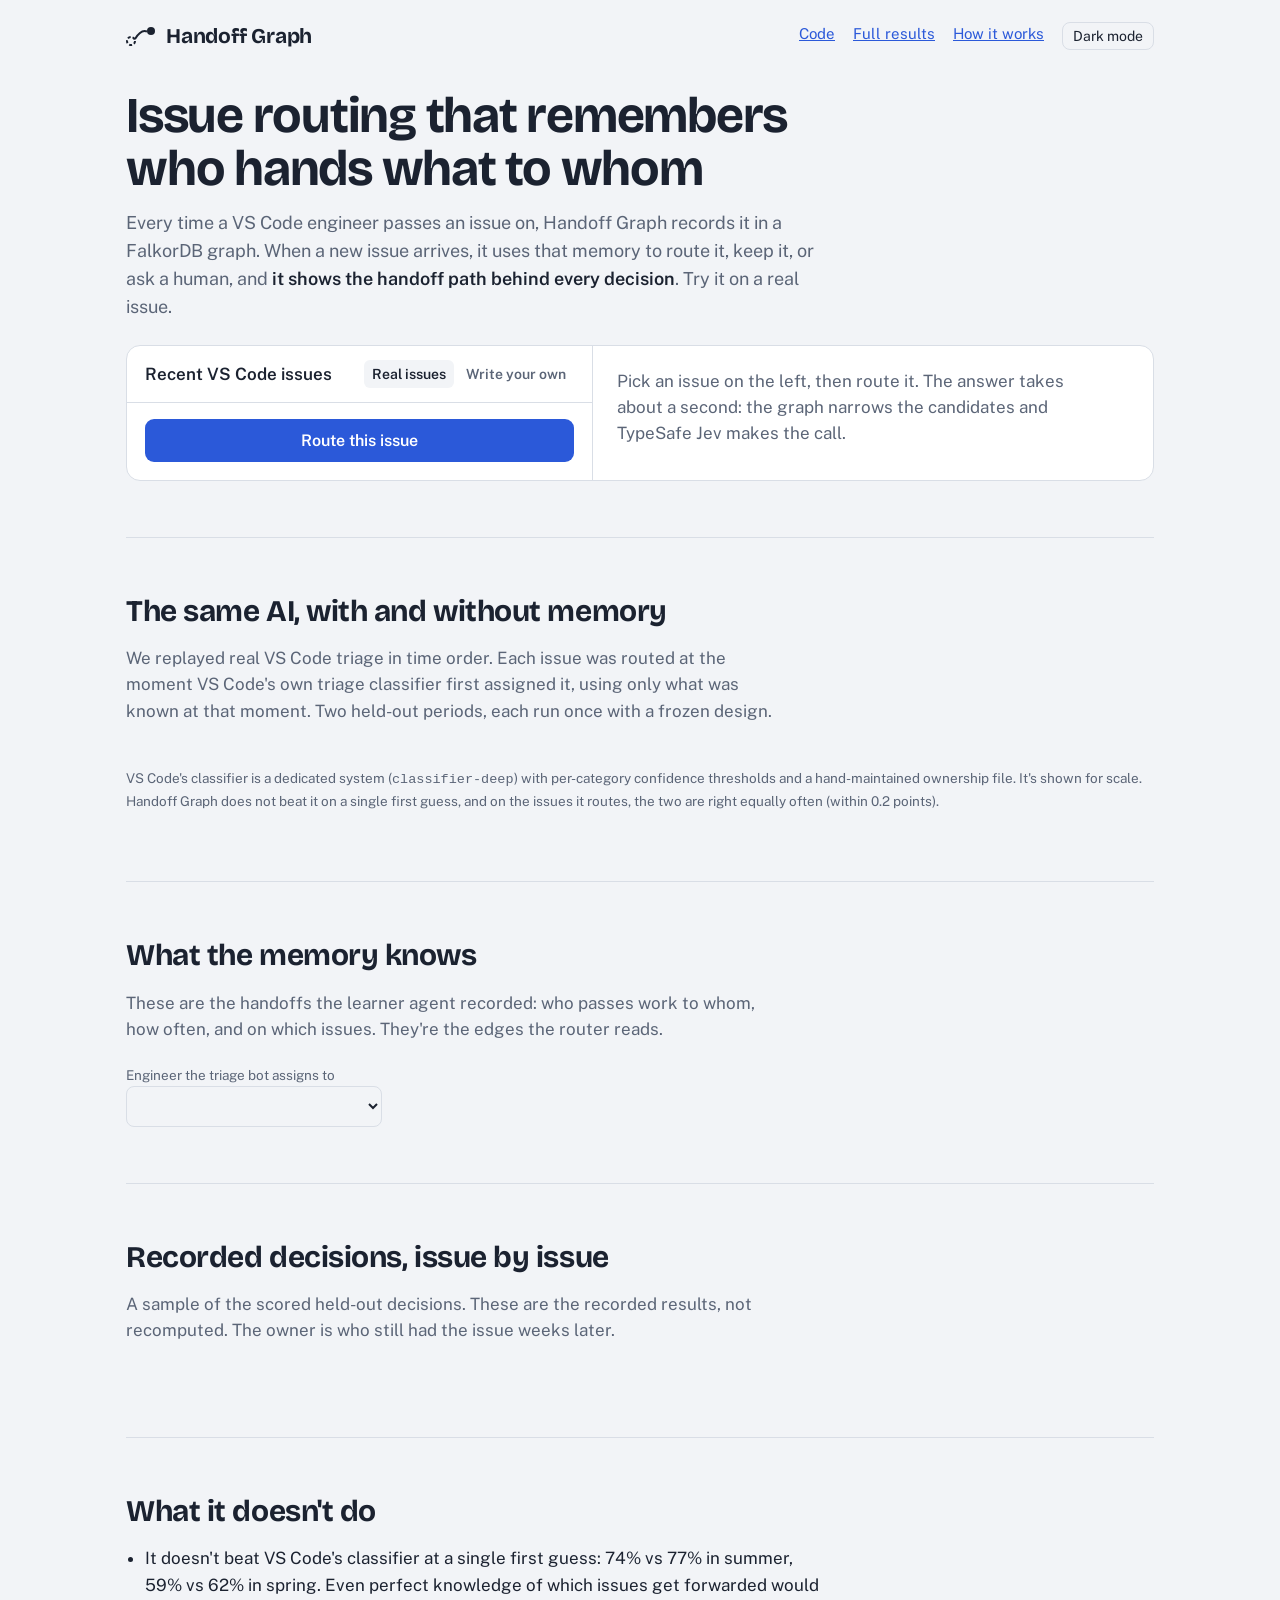
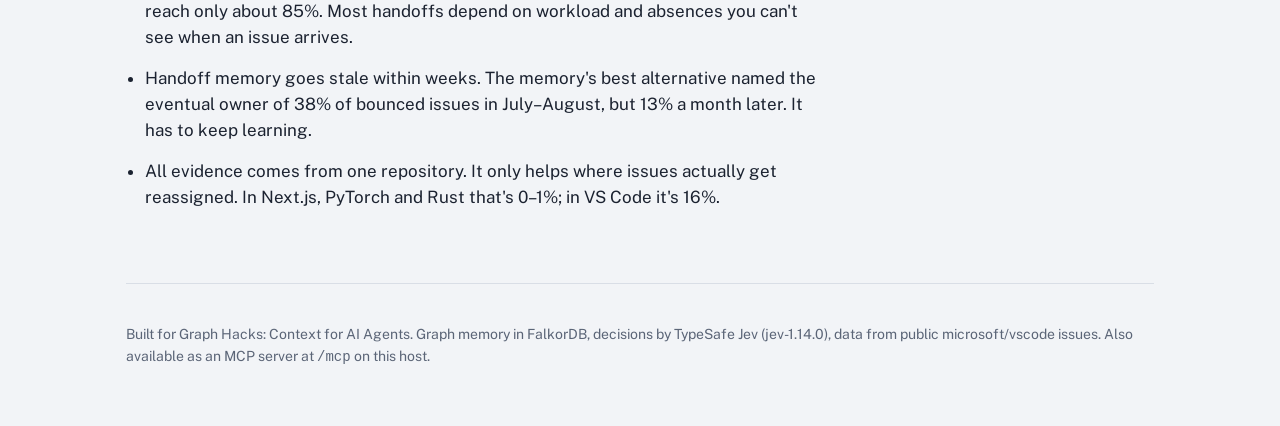
==== src/handoff_graph/web/index.html @ 0fd440ee "Public web page: live routing demo, memory explorer, recorded replay Served from the same service as" ====
<!doctype html>
<html lang="en">
<head>
<meta charset="utf-8">
<meta name="viewport" content="width=device-width, initial-scale=1">
<title>Handoff Graph</title>
<meta name="description" content="Issue routing that remembers who hands what to whom. FalkorDB graph memory + TypeSafe Jev, measured on real VS Code triage.">
<link rel="preconnect" href="https://fonts.googleapis.com">
<link rel="preconnect" href="https://fonts.gstatic.com" crossorigin>
<link href="https://fonts.googleapis.com/css2?family=Bricolage+Grotesque:opsz,wght@12..96,500;12..96,700&family=Public+Sans:ital,wght@0,400;0,600;1,400&display=swap" rel="stylesheet">
<style>
:root {
  --paper: #F2F4F7; --sheet: #FFFFFF; --ink: #1B2230; --muted: #5B6577; --line: #D9DEE6;
  --route: #2B59D9; --route-soft: #E3EAFB; --ask: #B7791F; --ask-soft: #FBF0DC;
  --right: #2F855A; --wrong: #B83A2A;
  --display: "Bricolage Grotesque", system-ui, sans-serif; --text: "Public Sans", system-ui, sans-serif;
}
@media (prefers-color-scheme: dark) {
  :root:not([data-theme="light"]) {
    --paper: #12161F; --sheet: #1A2030; --ink: #E7EBF2; --muted: #9AA4B6; --line: #2C3446;
    --route: #7C9BF2; --route-soft: #22305A; --ask: #E0A74A; --ask-soft: #3A2E17; --right: #5DBB8A; --wrong: #E5765F;
  }
}
:root[data-theme="dark"] {
  --paper: #12161F; --sheet: #1A2030; --ink: #E7EBF2; --muted: #9AA4B6; --line: #2C3446;
  --route: #7C9BF2; --route-soft: #22305A; --ask: #E0A74A; --ask-soft: #3A2E17; --right: #5DBB8A; --wrong: #E5765F;
}
* { box-sizing: border-box; }
html { background: var(--paper); }
body { margin: 0; background: var(--paper); color: var(--ink); font: 17px/1.55 var(--text); }
a { color: var(--route); }
:focus-visible { outline: 3px solid var(--route); outline-offset: 2px; border-radius: 4px; }
.wrap { max-width: 1060px; margin: 0 auto; padding: 0 16px; }
header.top { display: flex; justify-content: space-between; align-items: center; padding: 22px 0; gap: 16px; flex-wrap: wrap; }
.mark { font: 700 21px/1 var(--display); letter-spacing: -0.01em; display: flex; align-items: center; gap: 10px; }
.mark svg { flex: none; }
nav.links { display: flex; gap: 18px; font-size: 15px; flex-wrap: wrap; }
h1 { font: 700 clamp(32px, 4.4vw, 50px)/1.05 var(--display); letter-spacing: -0.025em; margin: 18px 0 14px; max-width: 22ch; }
h2 { font: 700 30px/1.15 var(--display); letter-spacing: -0.015em; margin: 0 0 10px; }
h3 { font: 600 17px/1.3 var(--text); margin: 0 0 6px; }
.lede { font-size: 18px; max-width: 64ch; color: var(--muted); margin: 0 0 24px; }
.lede strong { color: var(--ink); font-weight: 600; }
section { padding: 56px 0; border-top: 1px solid var(--line); }
section.hero { border-top: 0; padding-top: 0; }
.prose { max-width: 66ch; color: var(--muted); }

/* Live demo */
.desk { display: grid; grid-template-columns: minmax(0, 5fr) minmax(0, 6fr); gap: 0; background: var(--sheet); border: 1px solid var(--line); border-radius: 14px; overflow: hidden; }
.inbox { border-right: 1px solid var(--line); display: flex; flex-direction: column; }
.inbox-head { padding: 14px 18px; border-bottom: 1px solid var(--line); display: flex; justify-content: space-between; align-items: center; gap: 8px; }
.inbox-head h3 { margin: 0; }
.tabs button { font: 600 14px var(--text); background: none; border: 0; color: var(--muted); padding: 6px 8px; cursor: pointer; border-radius: 6px; }
.tabs button[aria-pressed="true"] { color: var(--ink); background: var(--paper); }
.issues { list-style: none; margin: 0; padding: 0; max-height: 430px; overflow: auto; }
.issues li button { all: unset; display: block; width: 100%; box-sizing: border-box; padding: 12px 18px; border-bottom: 1px solid var(--line); cursor: pointer; }
.issues li button:hover { background: var(--paper); }
.issues li button[aria-current="true"] { background: var(--route-soft); }
.issues .t { display: block; font-weight: 600; line-height: 1.35; }
.issues .m { display: block; font-size: 14px; color: var(--muted); margin-top: 3px; }
.own { padding: 18px; display: grid; gap: 12px; }
.own[hidden], .issues[hidden] { display: none; }
.own label { font-size: 14px; color: var(--muted); display: grid; gap: 5px; }
.own input, .own textarea, .own select, select.pick { font: 16px var(--text); color: var(--ink); background: var(--paper); border: 1px solid var(--line); border-radius: 8px; padding: 9px 11px; width: 100%; }
.own textarea { min-height: 120px; resize: vertical; }
.go { margin: 16px 18px 18px; font: 600 16px var(--text); color: #fff; background: var(--route); border: 0; border-radius: 9px; padding: 12px 18px; cursor: pointer; }
.go:disabled { opacity: .55; cursor: wait; }
.verdict { padding: 22px 24px; display: flex; flex-direction: column; gap: 18px; min-height: 100%; }
.empty { color: var(--muted); margin: 0; max-width: 46ch; }
.call { font: 700 28px/1.15 var(--display); letter-spacing: -0.01em; }
.call.route { color: var(--route); } .call.ask { color: var(--ask); } .call.keep { color: var(--ink); }
.why { color: var(--muted); font-size: 15px; margin-top: -8px; }

/* The handoff path: the one memorable element */
.path { display: flex; align-items: center; flex-wrap: wrap; gap: 0; }
.node { display: inline-flex; flex-direction: column; padding: 10px 14px; border: 1.5px solid var(--line); border-radius: 999px; background: var(--paper); font-weight: 600; line-height: 1.15; }
.node small { font-weight: 400; color: var(--muted); font-size: 12.5px; }
.node.bot { border-style: dashed; }
.node.dest { border-color: var(--route); background: var(--route-soft); }
.node.dest.ask { border-color: var(--ask); background: var(--ask-soft); }
.edge { display: inline-flex; flex-direction: column; align-items: center; padding: 0 6px; min-width: 104px; font-size: 13px; color: var(--muted); text-align: center; line-height: 1.2; }
.edge::after { content: ""; display: block; width: 100%; height: 2px; margin-top: 5px; background: linear-gradient(90deg, var(--line), var(--route)); clip-path: polygon(0 0, 94% 0, 100% 50%, 94% 100%, 0 100%); }
.cands { display: grid; gap: 10px; margin: 0; padding: 0; list-style: none; }
.cand { display: grid; grid-template-columns: 9.5rem 1fr 3.4rem; gap: 10px; align-items: center; font-size: 15px; }
.cand .who { font-weight: 600; overflow: hidden; text-overflow: ellipsis; white-space: nowrap; }
.bar { height: 10px; border-radius: 6px; background: var(--paper); overflow: hidden; }
.bar i { display: block; height: 100%; background: var(--route); border-radius: 6px; transform-origin: left; animation: grow .5s ease-out; }
@keyframes grow { from { transform: scaleX(0); } }
.cand .p { text-align: right; font-variant-numeric: tabular-nums; }
.cand .ev { grid-column: 1 / -1; font-size: 13.5px; color: var(--muted); margin-top: -4px; }
.note { font-size: 13.5px; color: var(--muted); }
.err { color: var(--wrong); }

/* Result */
.compare { display: grid; gap: 28px; grid-template-columns: repeat(2, minmax(0, 1fr)); margin-top: 26px; }
.period { background: var(--sheet); border: 1px solid var(--line); border-radius: 14px; padding: 20px 22px; }
.period h3 { font: 700 19px var(--display); }
.period .n { color: var(--muted); font-size: 14px; margin-bottom: 14px; }
.metric { margin: 14px 0 4px; font-size: 14px; color: var(--muted); }
.row { display: grid; grid-template-columns: 9rem 1fr 3.3rem; gap: 10px; align-items: center; font-size: 15px; margin: 6px 0; }
.row .bar { height: 14px; }
.row.nomem .bar i { background: var(--muted); } .row.mem .bar i { background: var(--route); } .row.cls .bar i { background: var(--line); outline: 1px dashed var(--muted); }
.row.ask .bar i { background: var(--ask); }
.row .v { text-align: right; font-variant-numeric: tabular-nums; font-weight: 600; }

/* Memory explorer */
.explore { display: grid; grid-template-columns: 16rem 1fr; gap: 28px; margin-top: 22px; align-items: start; }
.handoffs { list-style: none; margin: 0; padding: 0; display: grid; gap: 12px; }
.handoffs li { background: var(--sheet); border: 1px solid var(--line); border-radius: 12px; padding: 12px 16px; display: grid; grid-template-columns: 1fr auto; gap: 4px 12px; }
.handoffs .who { font-weight: 600; }
.handoffs .times { font-variant-numeric: tabular-nums; color: var(--muted); }
.handoffs .ex { grid-column: 1 / -1; font-size: 14px; color: var(--muted); }

/* Replay */
.replay { width: 100%; border-collapse: collapse; margin-top: 20px; font-size: 14.5px; background: var(--sheet); border: 1px solid var(--line); border-radius: 12px; overflow: hidden; }
.replay th, .replay td { text-align: left; padding: 9px 12px; border-bottom: 1px solid var(--line); vertical-align: top; }
.replay th { font-weight: 600; color: var(--muted); font-size: 13.5px; background: var(--paper); }
.replay td.t { max-width: 30ch; }
.ok { color: var(--right); font-weight: 600; } .no { color: var(--wrong); font-weight: 600; } .q { color: var(--ask); font-weight: 600; }
.tally { display: flex; gap: 22px; flex-wrap: wrap; margin-top: 14px; font-size: 15px; }
.scroll { overflow-x: auto; }

.limits { display: grid; gap: 14px; max-width: 70ch; padding-left: 1.1em; }
footer { padding: 40px 0 60px; color: var(--muted); font-size: 14px; border-top: 1px solid var(--line); }
.theme { font: 14px var(--text); background: none; border: 1px solid var(--line); color: var(--ink); border-radius: 8px; padding: 5px 10px; cursor: pointer; }

@media (max-width: 820px) {
  .desk, .compare, .explore { grid-template-columns: 1fr; }
  .inbox { border-right: 0; border-bottom: 1px solid var(--line); }
  .issues { max-height: 300px; }
  .cand { grid-template-columns: 7rem 1fr 3rem; }
  .row { grid-template-columns: 7rem 1fr 3rem; }
  .edge { min-width: 80px; }
}
@media (prefers-reduced-motion: reduce) { .bar i { animation: none; } }
</style>
</head>
<body>
<div class="wrap">
  <header class="top">
    <div class="mark">
      <svg width="30" height="22" viewBox="0 0 30 22" aria-hidden="true"><circle cx="5" cy="16" r="4" fill="none" stroke="currentColor" stroke-width="2" stroke-dasharray="3 2"/><circle cx="25" cy="6" r="4" fill="currentColor"/><path d="M9 14 Q15 4 21 6.5" fill="none" stroke="currentColor" stroke-width="2"/></svg>
      Handoff Graph
    </div>
    <nav class="links" aria-label="Project links">
      <a href="https://github.com/aashish-g03/handoff-graph">Code</a>
      <a href="https://github.com/aashish-g03/handoff-graph/blob/main/docs/RESULTS.md">Full results</a>
      <a href="https://github.com/aashish-g03/handoff-graph/blob/main/docs/FLOW.md">How it works</a>
      <button class="theme" id="theme" type="button">Dark mode</button>
    </nav>
  </header>

  <section class="hero">
    <h1>Issue routing that remembers who hands what to whom</h1>
    <p class="lede">Every time a VS Code engineer passes an issue on, Handoff Graph records it in a FalkorDB graph. When a new issue arrives, it uses that memory to route it, keep it, or ask a human, and <strong>it shows the handoff path behind every decision</strong>. Try it on a real issue.</p>

    <div class="desk">
      <div class="inbox">
        <div class="inbox-head">
          <h3 id="inbox-title">Recent VS Code issues</h3>
          <div class="tabs" role="group" aria-label="Choose input">
            <button type="button" id="tab-real" aria-pressed="true">Real issues</button>
            <button type="button" id="tab-own" aria-pressed="false">Write your own</button>
          </div>
        </div>
        <ul class="issues" id="issues" aria-labelledby="inbox-title"></ul>
        <div class="own" id="own" hidden>
          <label>Title <input id="own-title" maxlength="300" placeholder="Terminal tabs lose their names after reload"></label>
          <label>Description <textarea id="own-body" maxlength="3000" placeholder="What happens, steps, version…"></textarea></label>
          <label>The triage bot would assign it to
            <select id="own-who"></select>
          </label>
        </div>
        <button class="go" id="go" type="button">Route this issue</button>
      </div>
      <div class="verdict" id="verdict" aria-live="polite">
        <p class="empty">Pick an issue on the left, then route it. The answer takes about a second: the graph narrows the candidates and TypeSafe Jev makes the call.</p>
      </div>
    </div>
  </section>

  <section id="result">
    <h2>The same AI, with and without memory</h2>
    <p class="prose">We replayed real VS Code triage in time order. Each issue was routed at the moment VS Code's own triage classifier first assigned it, using only what was known at that moment. Two held-out periods, each run once with a frozen design.</p>
    <div class="compare" id="compare"></div>
    <p class="note" style="margin-top:18px">VS Code's classifier is a dedicated system (<code>classifier-deep</code>) with per-category confidence thresholds and a hand-maintained ownership file. It's shown for scale. Handoff Graph does not beat it on a single first guess, and on the issues it routes, the two are right equally often (within 0.2 points).</p>
  </section>

  <section id="memory">
    <h2>What the memory knows</h2>
    <p class="prose">These are the handoffs the learner agent recorded: who passes work to whom, how often, and on which issues. They're the edges the router reads.</p>
    <div class="explore">
      <label class="note" for="person">Engineer the triage bot assigns to<br>
        <select class="pick" id="person"></select>
      </label>
      <ul class="handoffs" id="handoffs"></ul>
    </div>
  </section>

  <section id="replay">
    <h2>Recorded decisions, issue by issue</h2>
    <p class="prose">A sample of the scored held-out decisions. These are the recorded results, not recomputed. The owner is who still had the issue weeks later.</p>
    <div class="tally" id="tally"></div>
    <div class="scroll"><table class="replay" id="replay-table"></table></div>
  </section>

  <section id="limits">
    <h2>What it doesn't do</h2>
    <ul class="limits">
      <li>It doesn't beat VS Code's classifier at a single first guess: 74% vs 77% in summer, 59% vs 62% in spring. Even perfect knowledge of which issues get forwarded would reach only about 85%. Most handoffs depend on workload and absences you can't see when an issue arrives.</li>
      <li>Handoff memory goes stale within weeks. The memory's best alternative named the eventual owner of 38% of bounced issues in July–August, but 13% a month later. It has to keep learning.</li>
      <li>All evidence comes from one repository. It only helps where issues actually get reassigned. In Next.js, PyTorch and Rust that's 0–1%; in VS Code it's 16%.</li>
    </ul>
  </section>

  <footer>
    Built for Graph Hacks: Context for AI Agents. Graph memory in FalkorDB, decisions by TypeSafe Jev (jev-1.14.0), data from public microsoft/vscode issues.
    Also available as an MCP server at <code>/mcp</code> on this host.
  </footer>
</div>

<script>
const $ = (s) => document.querySelector(s);
const esc = (s) => String(s ?? "").replace(/[&<>"']/g, (c) => ({"&":"&amp;","<":"&lt;",">":"&gt;",'"':"&quot;","'":"&#39;"}[c]));
const pct = (x, d = 0) => (x * 100).toFixed(d) + "%";
const gh = (n) => `<a href="https://github.com/microsoft/vscode/issues/${n}" target="_blank" rel="noopener">#${n}</a>`;
let data, chosen = null, mode = "real";

// Theme toggle (remembered per viewer when storage is available)
const root = document.documentElement;
function setTheme(t) { root.dataset.theme = t; $("#theme").textContent = t === "dark" ? "Light mode" : "Dark mode"; try { localStorage.setItem("hg-theme", t); } catch {} }
try { const t = localStorage.getItem("hg-theme"); if (t) setTheme(t); else if (matchMedia("(prefers-color-scheme: dark)").matches) $("#theme").textContent = "Light mode"; } catch {}
$("#theme").onclick = () => setTheme((root.dataset.theme || (matchMedia("(prefers-color-scheme: dark)").matches ? "dark" : "light")) === "dark" ? "light" : "dark");

function renderIssues() {
  $("#issues").innerHTML = data.examples.map((e, i) => `
    <li><button type="button" data-i="${i}" aria-current="${chosen === i}">
      <span class="t">${esc(e.title)}</span>
      <span class="m">#${e.number}, the triage bot would assign @${esc(e.proposed)}</span>
    </button></li>`).join("");
  $("#issues").querySelectorAll("button").forEach((b) => b.onclick = () => { chosen = +b.dataset.i; renderIssues(); });
}

function setMode(m) {
  mode = m;
  $("#tab-real").setAttribute("aria-pressed", m === "real"); $("#tab-own").setAttribute("aria-pressed", m === "own");
  $("#issues").hidden = m !== "real"; $("#own").hidden = m !== "own";
  $("#inbox-title").textContent = m === "real" ? "Recent VS Code issues" : "Your issue";
}
$("#tab-real").onclick = () => setMode("real");
$("#tab-own").onclick = () => setMode("own");

function parsePath(path) {
  const h = path.match(/@(\S+) handed (\d+)\/(\d+).*? to @(\S+?)(?: |$)/);
  if (h) return { kind: "handed", from: h[1], times: +h[2], of: +h[3], to: h[4] };
  const k = path.match(/@(\S+?); kept (\d+)\/(\d+)/);
  if (k) return { kind: "kept", from: k[1], times: +k[2], of: +k[3] };
  return null;
}

function renderVerdict(res, proposed) {
  if (res.error) { $("#verdict").innerHTML = `<p class="err">${esc(res.error)}</p>`; return; }
  const top = res.candidates?.[0];
  let call, cls, dest;
  if (res.escalate && !res.candidates) { call = "Ask a human"; cls = "ask"; }
  else if (res.escalate) { call = "Ask a human"; cls = "ask"; dest = top?.login; }
  else if (res.owner === proposed) { call = `Keep @${res.owner}`; cls = "keep"; dest = res.owner; }
  else { call = `Route to @${res.owner}`; cls = "route"; dest = res.owner; }
  const destCand = res.candidates?.find((c) => c.login === dest);
  const p = destCand ? parsePath(destCand.path) : null;
  let chain = "";
  if (p && p.kind === "handed") {
    chain = `<div class="path" aria-label="Handoff path">
      <span class="node bot">@${esc(proposed)}<small>triage bot's pick</small></span>
      <span class="edge">handed ${p.times} of ${p.of}<br>issues to</span>
      <span class="node dest ${cls === "ask" ? "ask" : ""}">@${esc(p.to)}<small>${cls === "ask" ? "most likely, not certain" : "routed here"}</small></span>
    </div>`;
  } else if (p && p.kind === "kept") {
    chain = `<div class="path" aria-label="Handoff path">
      <span class="node bot">@${esc(proposed)}<small>triage bot's pick</small></span>
      <span class="edge">kept ${p.times} of ${p.of}<br>issues it was given</span>
      <span class="node dest">@${esc(proposed)}<small>stays with them</small></span>
    </div>`;
  }
  const cands = (res.candidates || []).map((c) => {
    const q = parsePath(c.path);
    const ev = c.path.match(/\(e\.g\. ([^)]+)\)/);
    const links = ev ? ev[1].split(", ").map((x) => gh(x.replace("#", ""))).join(", ") : "";
    const desc = q ? (q.kind === "kept" ? `kept ${q.times} of ${q.of} issues the bot gave them` : `received ${q.times} of @${esc(q.from)}'s ${q.of} issues`) : esc(c.path);
    return `<li class="cand"><span class="who">@${esc(c.login)}</span><span class="bar"><i style="width:${(c.probability * 100).toFixed(1)}%"></i></span><span class="p">${pct(c.probability)}</span>
      <span class="ev">${desc}${links ? `, for example ${links}` : ""}</span></li>`;
  }).join("");
  $("#verdict").innerHTML = `
    <div><div class="call ${cls}">${call}</div></div>
    <p class="why">${esc(res.reason)}${res.memory_trusted === false ? " The graph has too little handoff memory for this person, so it keeps the bot's pick." : ""}</p>
    ${chain}
    ${cands ? `<div><h3>Every candidate the graph considered</h3><ul class="cands">${cands}</ul></div>` : ""}
    <p class="note">${res.jev_calls ?? 0} Jev call${res.jev_calls === 1 ? "" : "s"}. It routes when the leader is ahead by ${res.gate}; asks a human otherwise.</p>`;
}

$("#go").onclick = async () => {
  let payload;
  if (mode === "real") {
    if (chosen === null) { $("#verdict").innerHTML = `<p class="err">Pick an issue from the list first.</p>`; return; }
    const e = data.examples[chosen];
    payload = { title: e.title, body: e.body, proposed_assignee: e.proposed };
  } else {
    payload = { title: $("#own-title").value, body: $("#own-body").value, proposed_assignee: $("#own-who").value };
    if (!payload.title.trim()) { $("#verdict").innerHTML = `<p class="err">Add a title for your issue.</p>`; return; }
  }
  $("#go").disabled = true; $("#go").textContent = "Routing…";
  try {
    const r = await fetch("/api/route", { method: "POST", headers: { "Content-Type": "application/json" }, body: JSON.stringify(payload) });
    renderVerdict(await r.json(), payload.proposed_assignee);
  } catch { $("#verdict").innerHTML = `<p class="err">The server didn't answer. Try again in a moment.</p>`; }
  $("#go").disabled = false; $("#go").textContent = "Route this issue";
};

function renderCompare() {
  const block = (name, v, note) => `
    <div class="period">
      <h3>${name}</h3><div class="n">${v.n.toLocaleString()} held-out issues, ${note}</div>
      <div class="metric">Has to ask a human</div>
      <div class="row nomem ask"><span>Without memory</span><span class="bar"><i style="width:${v.no_memory.escalated * 100}%"></i></span><span class="v">${pct(v.no_memory.escalated)}</span></div>
      <div class="row mem ask"><span>With memory</span><span class="bar"><i style="width:${v.memory.escalated * 100}%"></i></span><span class="v">${pct(v.memory.escalated)}</span></div>
      <div class="metric">Right owner on the first try</div>
      <div class="row nomem"><span>Without memory</span><span class="bar"><i style="width:${v.no_memory.top1_accuracy * 100}%"></i></span><span class="v">${pct(v.no_memory.top1_accuracy)}</span></div>
      <div class="row mem"><span>With memory</span><span class="bar"><i style="width:${v.memory.top1_accuracy * 100}%"></i></span><span class="v">${pct(v.memory.top1_accuracy)}</span></div>
      <div class="row cls"><span>VS Code classifier</span><span class="bar"><i style="width:${v.bot.top1_accuracy * 100}%"></i></span><span class="v">${pct(v.bot.top1_accuracy)}</span></div>
    </div>`;
  $("#compare").innerHTML = block("Summer 2026", data.result.summer, "Aug 25 – Sep 15") + block("Spring 2026", data.result.spring, "Apr 1 – May 15, separate graph");
}

function renderReplay() {
  const cell = (pick, owner) => pick == null ? `<span class="q">asks a human</span>` : `<span class="${owner.includes(pick) ? "ok" : "no"}">@${esc(pick)}</span>`;
  const t = { bot: [0, 0, 0], no_memory: [0, 0, 0], memory: [0, 0, 0] };
  for (const r of data.replay) for (const k of Object.keys(t)) t[k][r[k] == null ? 2 : r.owner.includes(r[k]) ? 0 : 1]++;
  const lab = { bot: "VS Code classifier", no_memory: "Jev without memory", memory: "Jev with memory" };
  $("#tally").innerHTML = Object.entries(t).map(([k, v]) => `<span><strong>${lab[k]}</strong>: <span class="ok">${v[0]} right</span>, <span class="no">${v[1]} wrong</span>, <span class="q">${v[2]} asked</span></span>`).join("");
  $("#replay-table").innerHTML = `<thead><tr><th>Issue</th><th>Final owner</th><th>VS Code classifier</th><th>Jev without memory</th><th>Jev with memory</th></tr></thead><tbody>` +
    data.replay.map((r) => `<tr><td class="t">${gh(r.number)} ${esc(r.title)}</td><td>${r.owner.map((o) => "@" + esc(o)).join(", ")}</td><td>${cell(r.bot, r.owner)}</td><td>${cell(r.no_memory, r.owner)}</td><td>${cell(r.memory, r.owner)}</td></tr>`).join("") + "</tbody>";
}

async function loadPeople() {
  const people = await (await fetch("/api/people")).json();
  const opts = people.map((p) => `<option value="${esc(p.login)}">@${esc(p.login)} (${p.handoffs} handoffs)</option>`).join("");
  $("#person").innerHTML = opts; $("#own-who").innerHTML = opts;
  const pick = people.find((p) => p.login === "benibenj") ? "benibenj" : people[0]?.login;
  $("#person").value = pick; showHistory(pick);
  $("#person").onchange = (e) => showHistory(e.target.value);
}
async function showHistory(person) {
  const rows = await (await fetch("/api/history?person=" + encodeURIComponent(person))).json();
  const list = rows.result || rows;
  $("#handoffs").innerHTML = list.map((h) => `<li><span class="who">@${esc(person)} handed issues to @${esc(h.to)}</span><span class="times">${h.times} times</span>
    <span class="ex">For example ${h.example_issues.slice(0, 4).map(gh).join(", ")}</span></li>`).join("") || `<li>No handoffs recorded for @${esc(person)} yet.</li>`;
}

(async () => {
  data = await (await fetch("/api/data")).json();
  chosen = 0; renderIssues(); renderCompare(); renderReplay(); loadPeople();
})();
</script>
</body>
</html>
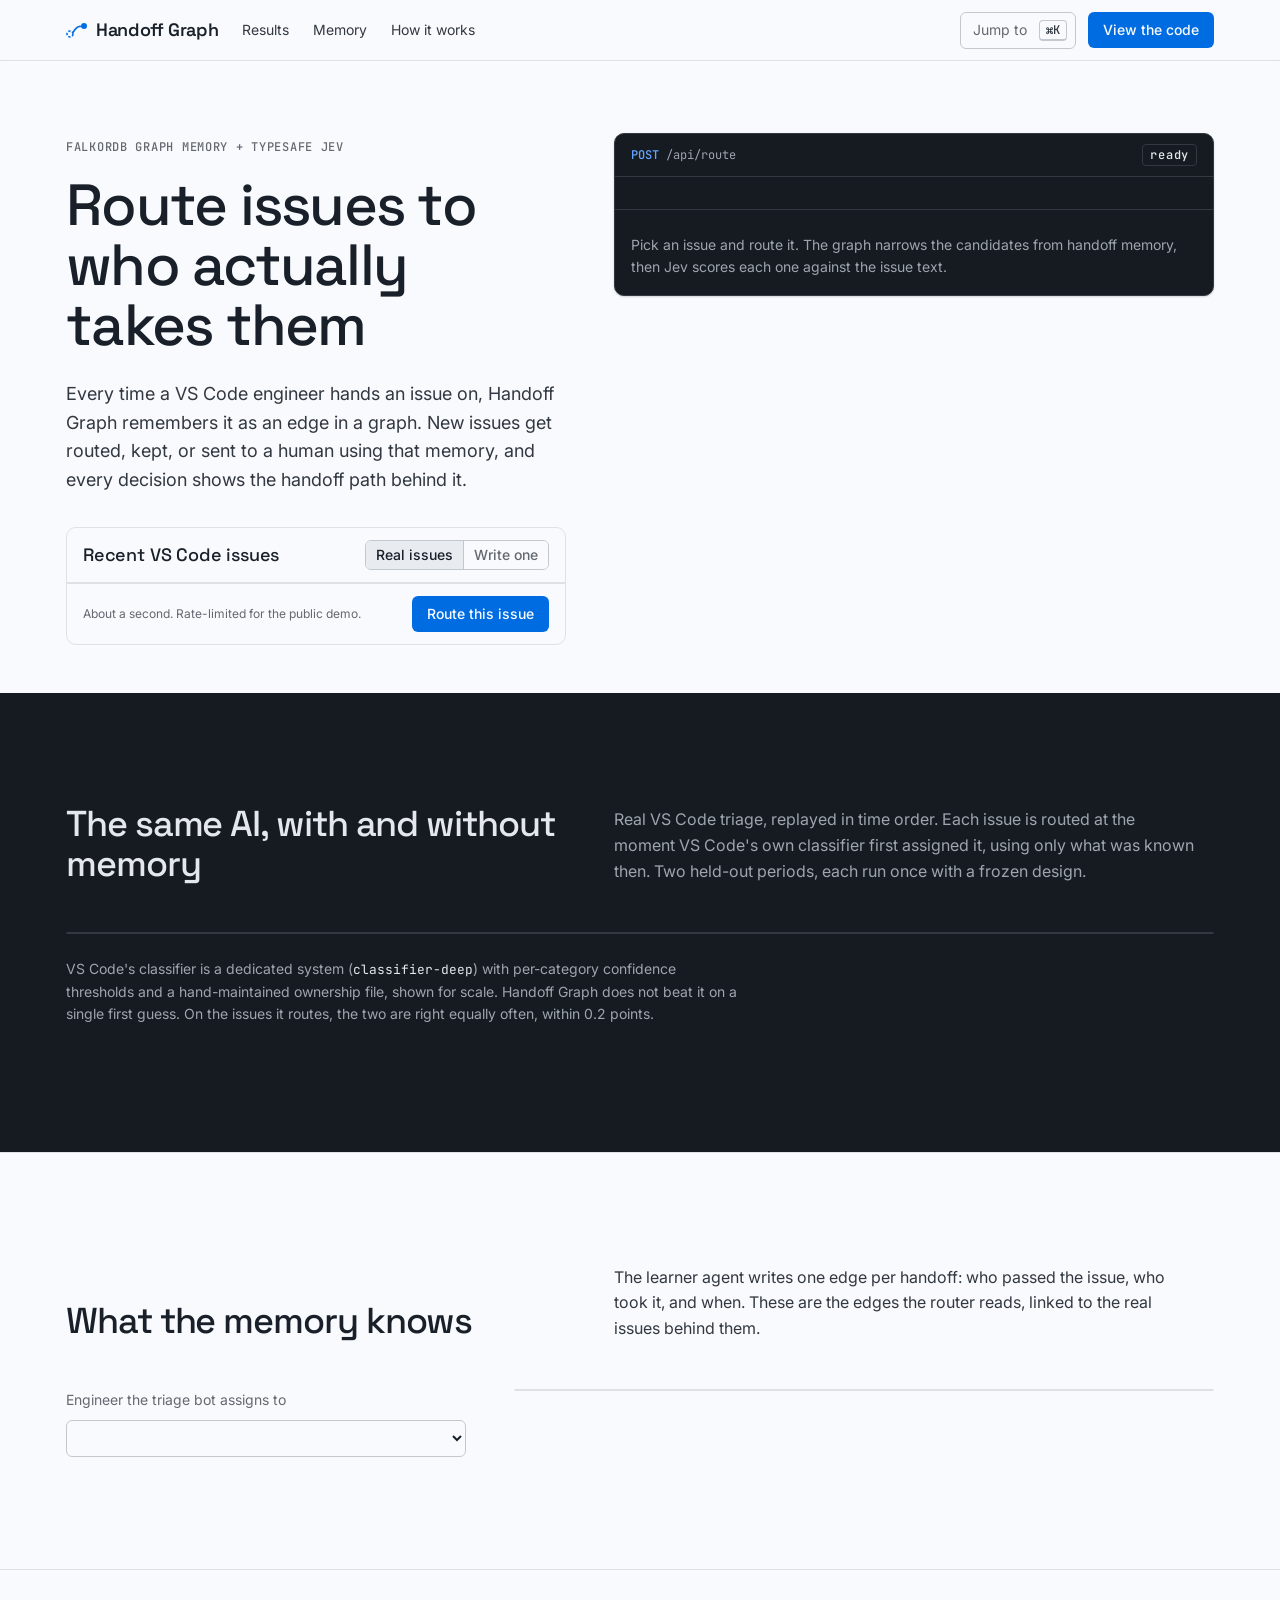
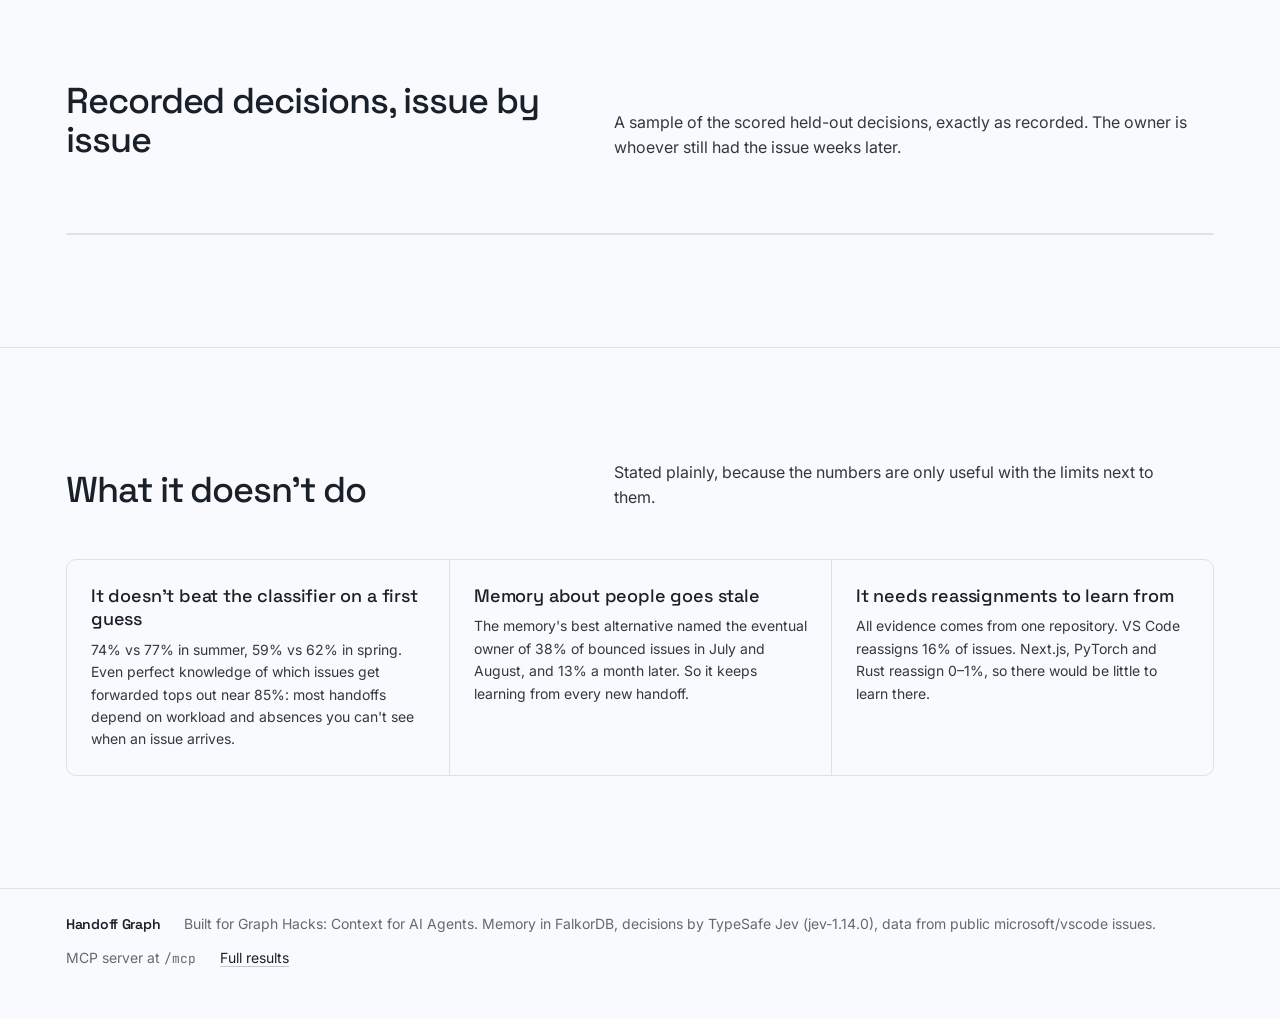
==== commit a6b0320a: "Redesign the public page with Hallmark (Cobalt theme, Workbench layout) Live request/response consol" ====
--- a/src/handoff_graph/web/index.html
+++ b/src/handoff_graph/web/index.html
@@ -1,5 +1,5 @@
 <!doctype html>
-<html lang="en">
+<html lang="en" data-theme="cobalt">
 <head>
 <meta charset="utf-8">
 <meta name="viewport" content="width=device-width, initial-scale=1">
@@ -7,247 +7,408 @@
 <meta name="description" content="Issue routing that remembers who hands what to whom. FalkorDB graph memory + TypeSafe Jev, measured on real VS Code triage.">
 <link rel="preconnect" href="https://fonts.googleapis.com">
 <link rel="preconnect" href="https://fonts.gstatic.com" crossorigin>
-<link href="https://fonts.googleapis.com/css2?family=Bricolage+Grotesque:opsz,wght@12..96,500;12..96,700&family=Public+Sans:ital,wght@0,400;0,600;1,400&display=swap" rel="stylesheet">
+<link href="https://fonts.googleapis.com/css2?family=Space+Grotesk:wght@500;600&family=Inter:wght@400;500;600&family=JetBrains+Mono:wght@400;500&display=swap" rel="stylesheet">
 <style>
+/* Hallmark · genre: modern-minimal · macrostructure: Workbench · theme: cobalt · enrichment: none (live product as hero) · nav: bordered bar + ⌘K · footer: Ft2 inline
+ * Hallmark · pre-emit critique: P5 H4 E4 S5 R4 V4
+ * tone: technical / instrument-panel · anchor hue: cobalt 256
+ */
 :root {
-  --paper: #F2F4F7; --sheet: #FFFFFF; --ink: #1B2230; --muted: #5B6577; --line: #D9DEE6;
-  --route: #2B59D9; --route-soft: #E3EAFB; --ask: #B7791F; --ask-soft: #FBF0DC;
-  --right: #2F855A; --wrong: #B83A2A;
-  --display: "Bricolage Grotesque", system-ui, sans-serif; --text: "Public Sans", system-ui, sans-serif;
-}
-@media (prefers-color-scheme: dark) {
-  :root:not([data-theme="light"]) {
-    --paper: #12161F; --sheet: #1A2030; --ink: #E7EBF2; --muted: #9AA4B6; --line: #2C3446;
-    --route: #7C9BF2; --route-soft: #22305A; --ask: #E0A74A; --ask-soft: #3A2E17; --right: #5DBB8A; --wrong: #E5765F;
-  }
-}
-:root[data-theme="dark"] {
-  --paper: #12161F; --sheet: #1A2030; --ink: #E7EBF2; --muted: #9AA4B6; --line: #2C3446;
-  --route: #7C9BF2; --route-soft: #22305A; --ask: #E0A74A; --ask-soft: #3A2E17; --right: #5DBB8A; --wrong: #E5765F;
+  --color-paper:      oklch(98.5% 0.004 250);
+  --color-paper-2:    oklch(96.5% 0.005 252);
+  --color-paper-3:    oklch(94%   0.006 254);
+  --color-rule:       oklch(91%   0.008 255);
+  --color-rule-2:     oklch(83%   0.011 255);
+  --color-muted:      oklch(52%   0.013 255);
+  --color-ink-2:      oklch(34%   0.018 257);
+  --color-ink:        oklch(24%   0.020 258);
+  --color-accent:     oklch(55%   0.20  256);
+  --color-accent-hover: oklch(50% 0.20 256);
+  --color-accent-ink: oklch(99%   0.004 256);
+  --color-accent-soft: oklch(94%  0.035 256);
+  --color-focus:      oklch(55%   0.20  256);
+  --color-nav:        oklch(98.5% 0.004 250 / 0.86);
+  --color-scrim:      oklch(24%   0.02  258 / 0.35);
+  --color-shadow:     oklch(24%   0.02  258 / 0.18);
+  --color-graphite:   oklch(22%   0.016 260);
+  --color-graphite-2: oklch(27%   0.018 260);
+  --color-graphite-rule: oklch(34% 0.018 260);
+  --color-on-graphite:   oklch(93% 0.008 255);
+  --color-on-graphite-2: oklch(72% 0.014 255);
+  --color-signal-on-dark: oklch(72% 0.15 256);
+  --color-signal-dim:  oklch(72% 0.15 256 / 0.45);
+  --color-ask-dim:     oklch(80% 0.12 80 / 0.4);
+  --color-right:  oklch(52% 0.13 155);
+  --color-wrong:  oklch(54% 0.17 28);
+  --color-ask:    oklch(56% 0.13 70);
+  --color-wrong-dark: oklch(74% 0.14 28);
+  --color-ask-dark:   oklch(80% 0.12 80);
+
+  --font-display: "Space Grotesk", "Inter Tight", ui-sans-serif, system-ui, sans-serif;
+  --font-body:    "Inter", ui-sans-serif, system-ui, sans-serif;
+  --font-mono:    "JetBrains Mono", ui-monospace, "SF Mono", Menlo, monospace;
+
+  --text-xs: 0.75rem; --text-sm: 0.875rem; --text-base: 1rem; --text-md: 1.125rem;
+  --text-lg: 1.375rem; --text-xl: 1.75rem; --text-2xl: 2.25rem;
+  --text-display: clamp(2.25rem, 3.6vw + 0.75rem, 3.75rem);
+  --text-figure: clamp(2.5rem, 4vw + 1rem, 4rem);
+  --tracking-display: -0.03em; --tracking-label: 0.06em;
+
+  --space-3xs: 0.25rem; --space-2xs: 0.5rem; --space-xs: 0.75rem; --space-sm: 1rem;
+  --space-md: 1.5rem; --space-lg: 2rem; --space-xl: 3rem; --space-2xl: 4.5rem; --space-3xl: 7rem;
+
+  --radius-ctl: 6px; --radius-card: 10px;
+  --ease-out: cubic-bezier(0.16, 1, 0.3, 1);
+  --dur-short: 180ms; --dur-med: 600ms;
 }
 * { box-sizing: border-box; }
-html { background: var(--paper); }
-body { margin: 0; background: var(--paper); color: var(--ink); font: 17px/1.55 var(--text); }
-a { color: var(--route); }
-:focus-visible { outline: 3px solid var(--route); outline-offset: 2px; border-radius: 4px; }
-.wrap { max-width: 1060px; margin: 0 auto; padding: 0 16px; }
-header.top { display: flex; justify-content: space-between; align-items: center; padding: 22px 0; gap: 16px; flex-wrap: wrap; }
-.mark { font: 700 21px/1 var(--display); letter-spacing: -0.01em; display: flex; align-items: center; gap: 10px; }
-.mark svg { flex: none; }
-nav.links { display: flex; gap: 18px; font-size: 15px; flex-wrap: wrap; }
-h1 { font: 700 clamp(32px, 4.4vw, 50px)/1.05 var(--display); letter-spacing: -0.025em; margin: 18px 0 14px; max-width: 22ch; }
-h2 { font: 700 30px/1.15 var(--display); letter-spacing: -0.015em; margin: 0 0 10px; }
-h3 { font: 600 17px/1.3 var(--text); margin: 0 0 6px; }
-.lede { font-size: 18px; max-width: 64ch; color: var(--muted); margin: 0 0 24px; }
-.lede strong { color: var(--ink); font-weight: 600; }
-section { padding: 56px 0; border-top: 1px solid var(--line); }
-section.hero { border-top: 0; padding-top: 0; }
-.prose { max-width: 66ch; color: var(--muted); }
-
-/* Live demo */
-.desk { display: grid; grid-template-columns: minmax(0, 5fr) minmax(0, 6fr); gap: 0; background: var(--sheet); border: 1px solid var(--line); border-radius: 14px; overflow: hidden; }
-.inbox { border-right: 1px solid var(--line); display: flex; flex-direction: column; }
-.inbox-head { padding: 14px 18px; border-bottom: 1px solid var(--line); display: flex; justify-content: space-between; align-items: center; gap: 8px; }
-.inbox-head h3 { margin: 0; }
-.tabs button { font: 600 14px var(--text); background: none; border: 0; color: var(--muted); padding: 6px 8px; cursor: pointer; border-radius: 6px; }
-.tabs button[aria-pressed="true"] { color: var(--ink); background: var(--paper); }
-.issues { list-style: none; margin: 0; padding: 0; max-height: 430px; overflow: auto; }
-.issues li button { all: unset; display: block; width: 100%; box-sizing: border-box; padding: 12px 18px; border-bottom: 1px solid var(--line); cursor: pointer; }
-.issues li button:hover { background: var(--paper); }
-.issues li button[aria-current="true"] { background: var(--route-soft); }
-.issues .t { display: block; font-weight: 600; line-height: 1.35; }
-.issues .m { display: block; font-size: 14px; color: var(--muted); margin-top: 3px; }
-.own { padding: 18px; display: grid; gap: 12px; }
-.own[hidden], .issues[hidden] { display: none; }
-.own label { font-size: 14px; color: var(--muted); display: grid; gap: 5px; }
-.own input, .own textarea, .own select, select.pick { font: 16px var(--text); color: var(--ink); background: var(--paper); border: 1px solid var(--line); border-radius: 8px; padding: 9px 11px; width: 100%; }
-.own textarea { min-height: 120px; resize: vertical; }
-.go { margin: 16px 18px 18px; font: 600 16px var(--text); color: #fff; background: var(--route); border: 0; border-radius: 9px; padding: 12px 18px; cursor: pointer; }
-.go:disabled { opacity: .55; cursor: wait; }
-.verdict { padding: 22px 24px; display: flex; flex-direction: column; gap: 18px; min-height: 100%; }
-.empty { color: var(--muted); margin: 0; max-width: 46ch; }
-.call { font: 700 28px/1.15 var(--display); letter-spacing: -0.01em; }
-.call.route { color: var(--route); } .call.ask { color: var(--ask); } .call.keep { color: var(--ink); }
-.why { color: var(--muted); font-size: 15px; margin-top: -8px; }
-
-/* The handoff path: the one memorable element */
-.path { display: flex; align-items: center; flex-wrap: wrap; gap: 0; }
-.node { display: inline-flex; flex-direction: column; padding: 10px 14px; border: 1.5px solid var(--line); border-radius: 999px; background: var(--paper); font-weight: 600; line-height: 1.15; }
-.node small { font-weight: 400; color: var(--muted); font-size: 12.5px; }
-.node.bot { border-style: dashed; }
-.node.dest { border-color: var(--route); background: var(--route-soft); }
-.node.dest.ask { border-color: var(--ask); background: var(--ask-soft); }
-.edge { display: inline-flex; flex-direction: column; align-items: center; padding: 0 6px; min-width: 104px; font-size: 13px; color: var(--muted); text-align: center; line-height: 1.2; }
-.edge::after { content: ""; display: block; width: 100%; height: 2px; margin-top: 5px; background: linear-gradient(90deg, var(--line), var(--route)); clip-path: polygon(0 0, 94% 0, 100% 50%, 94% 100%, 0 100%); }
-.cands { display: grid; gap: 10px; margin: 0; padding: 0; list-style: none; }
-.cand { display: grid; grid-template-columns: 9.5rem 1fr 3.4rem; gap: 10px; align-items: center; font-size: 15px; }
-.cand .who { font-weight: 600; overflow: hidden; text-overflow: ellipsis; white-space: nowrap; }
-.bar { height: 10px; border-radius: 6px; background: var(--paper); overflow: hidden; }
-.bar i { display: block; height: 100%; background: var(--route); border-radius: 6px; transform-origin: left; animation: grow .5s ease-out; }
-@keyframes grow { from { transform: scaleX(0); } }
-.cand .p { text-align: right; font-variant-numeric: tabular-nums; }
-.cand .ev { grid-column: 1 / -1; font-size: 13.5px; color: var(--muted); margin-top: -4px; }
-.note { font-size: 13.5px; color: var(--muted); }
-.err { color: var(--wrong); }
-
-/* Result */
-.compare { display: grid; gap: 28px; grid-template-columns: repeat(2, minmax(0, 1fr)); margin-top: 26px; }
-.period { background: var(--sheet); border: 1px solid var(--line); border-radius: 14px; padding: 20px 22px; }
-.period h3 { font: 700 19px var(--display); }
-.period .n { color: var(--muted); font-size: 14px; margin-bottom: 14px; }
-.metric { margin: 14px 0 4px; font-size: 14px; color: var(--muted); }
-.row { display: grid; grid-template-columns: 9rem 1fr 3.3rem; gap: 10px; align-items: center; font-size: 15px; margin: 6px 0; }
-.row .bar { height: 14px; }
-.row.nomem .bar i { background: var(--muted); } .row.mem .bar i { background: var(--route); } .row.cls .bar i { background: var(--line); outline: 1px dashed var(--muted); }
-.row.ask .bar i { background: var(--ask); }
-.row .v { text-align: right; font-variant-numeric: tabular-nums; font-weight: 600; }
+html, body { overflow-x: clip; }
+html { background: var(--color-paper); scroll-padding-top: 72px; }
+body { margin: 0; background: var(--color-paper); color: var(--color-ink-2); font: 400 var(--text-base)/1.6 var(--font-body); -webkit-font-smoothing: antialiased; }
+a { color: var(--color-ink); text-decoration: underline; text-decoration-color: var(--color-rule-2); text-underline-offset: 3px; transition: text-decoration-color var(--dur-short) var(--ease-out); }
+a:hover { text-decoration-color: var(--color-accent); }
+:focus-visible { outline: 2px solid var(--color-focus); outline-offset: 2px; }
+code { font-family: var(--font-mono); font-size: 0.92em; }
+.wrap { max-width: 1180px; margin: 0 auto; padding: 0 var(--space-sm); }
+h1, h2, h3 { font-family: var(--font-display); color: var(--color-ink); font-weight: 500; letter-spacing: var(--tracking-display); margin: 0; font-style: normal; overflow-wrap: anywhere; min-width: 0; }
+h1 { font-size: var(--text-display); line-height: 1.04; margin-top: var(--space-sm); }
+h2 { font-size: var(--text-2xl); line-height: 1.1; }
+h3 { font-size: var(--text-md); letter-spacing: -0.01em; line-height: 1.3; }
+.label { font: 500 var(--text-xs)/1.3 var(--font-mono); letter-spacing: var(--tracking-label); text-transform: uppercase; color: var(--color-muted); }
+.kbd { font: 500 var(--text-xs)/1 var(--font-mono); border: 1px solid var(--color-rule-2); border-bottom-width: 2px; border-radius: 4px; padding: 3px 6px; color: var(--color-ink-2); background: var(--color-paper); }
+
+/* Nav: bordered bar + working ⌘K */
+.nav { position: sticky; top: 0; z-index: 20; background: var(--color-nav); backdrop-filter: blur(8px); border-bottom: 1px solid var(--color-rule); }
+.nav .wrap { display: flex; align-items: center; gap: var(--space-md); height: 60px; }
+.mark { display: flex; align-items: center; gap: var(--space-2xs); font: 600 var(--text-md)/1 var(--font-display); color: var(--color-ink); letter-spacing: -0.02em; text-decoration: none; white-space: nowrap; }
+.mark svg { color: var(--color-accent); }
+.nav-links { display: flex; gap: var(--space-md); font-size: var(--text-sm); }
+.nav-links a { text-decoration: none; color: var(--color-ink-2); white-space: nowrap; }
+.nav-links a:hover { color: var(--color-ink); }
+.nav-right { margin-left: auto; display: flex; gap: var(--space-xs); align-items: center; }
+.cmdk-btn { display: flex; align-items: center; gap: var(--space-xs); font: 400 var(--text-sm)/1 var(--font-body); color: var(--color-muted); background: var(--color-paper); border: 1px solid var(--color-rule-2); border-radius: var(--radius-ctl); padding: 7px 8px 7px 12px; cursor: pointer; white-space: nowrap; }
+.cmdk-btn:hover { border-color: var(--color-accent); }
+.btn { font: 500 var(--text-sm)/1 var(--font-body); border-radius: var(--radius-ctl); padding: 10px 14px; cursor: pointer; border: 1px solid transparent; white-space: nowrap; text-decoration: none; display: inline-flex; align-items: center; gap: var(--space-2xs); }
+.btn--primary { background: var(--color-accent); color: var(--color-accent-ink); }
+.btn--primary:hover { background: var(--color-accent-hover); }
+.btn--primary:active { transform: translateY(1px); }
+.btn--primary:disabled { opacity: .55; cursor: progress; }
+
+/* Hero: title + picker left, live request/response right */
+.hero { padding: var(--space-2xl) 0 var(--space-xl); }
+.hero-grid { display: grid; grid-template-columns: minmax(0, 5fr) minmax(0, 6fr); gap: var(--space-xl); align-items: start; }
+.lede { font-size: var(--text-md); color: var(--color-ink-2); margin: var(--space-md) 0 var(--space-lg); max-width: 52ch; }
+.picker { border: 1px solid var(--color-rule); border-radius: var(--radius-card); background: var(--color-paper); }
+.picker-head { display: flex; flex-wrap: wrap; justify-content: space-between; align-items: center; padding: var(--space-xs) var(--space-sm); border-bottom: 1px solid var(--color-rule); gap: var(--space-xs); }
+.seg { display: inline-flex; border: 1px solid var(--color-rule-2); border-radius: var(--radius-ctl); overflow: hidden; }
+.seg button { font: 500 var(--text-sm)/1 var(--font-body); background: var(--color-paper); color: var(--color-muted); border: 0; padding: 7px 10px; cursor: pointer; white-space: nowrap; }
+.seg button + button { border-left: 1px solid var(--color-rule-2); }
+.seg button[aria-pressed="true"] { background: var(--color-paper-3); color: var(--color-ink); }
+.issues { list-style: none; margin: 0; padding: 0; max-height: 300px; overflow: auto; }
+.issues[hidden], .own[hidden] { display: none; }
+.issues li + li { border-top: 1px solid var(--color-rule); }
+.issues button { all: unset; box-sizing: border-box; display: block; width: 100%; padding: 11px var(--space-sm); cursor: pointer; border-left: 2px solid transparent; }
+.issues button:hover { background: var(--color-paper-2); }
+.issues button:focus-visible { outline: 2px solid var(--color-focus); outline-offset: -2px; }
+.issues button[aria-current="true"] { border-left-color: var(--color-accent); background: var(--color-accent-soft); }
+.issues .t { display: block; color: var(--color-ink); font-weight: 500; line-height: 1.35; font-size: var(--text-sm); }
+.issues .m { display: block; font: 400 var(--text-xs)/1.4 var(--font-mono); color: var(--color-muted); margin-top: 3px; }
+.own { padding: var(--space-sm); display: grid; gap: var(--space-xs); }
+.own label { font-size: var(--text-sm); color: var(--color-muted); display: grid; gap: 4px; }
+.own input, .own textarea, .own select, select.pick { font: 400 var(--text-sm)/1.4 var(--font-body); color: var(--color-ink); background: var(--color-paper); border: 1px solid var(--color-rule-2); border-radius: var(--radius-ctl); padding: 8px 10px; width: 100%; }
+.own textarea { min-height: 96px; resize: vertical; }
+.picker-foot { padding: var(--space-xs) var(--space-sm); border-top: 1px solid var(--color-rule); display: flex; justify-content: space-between; align-items: center; gap: var(--space-xs); }
+.picker-foot .hint { font-size: var(--text-xs); color: var(--color-muted); }
+
+.console { background: var(--color-graphite); color: var(--color-on-graphite); border: 1px solid var(--color-graphite-rule); border-radius: var(--radius-card); box-shadow: 0 1px 2px var(--color-shadow); overflow: hidden; min-width: 0; }
+.console-head { display: flex; justify-content: space-between; align-items: center; padding: 10px var(--space-sm); border-bottom: 1px solid var(--color-graphite-rule); font: 400 var(--text-xs)/1 var(--font-mono); color: var(--color-on-graphite-2); gap: var(--space-xs); }
+.console-head .method { color: var(--color-signal-on-dark); font-weight: 500; }
+.status { font: 500 var(--text-xs)/1 var(--font-mono); letter-spacing: var(--tracking-label); padding: 4px 7px; border-radius: 4px; border: 1px solid var(--color-graphite-rule); white-space: nowrap; color: var(--color-on-graphite); }
+.status--route { color: var(--color-signal-on-dark); border-color: var(--color-signal-dim); }
+.status--ask { color: var(--color-ask-dark); border-color: var(--color-ask-dim); }
+.req { padding: var(--space-sm); border-bottom: 1px solid var(--color-graphite-rule); font: 400 var(--text-xs)/1.7 var(--font-mono); color: var(--color-on-graphite-2); white-space: pre-wrap; overflow-wrap: anywhere; min-height: 2rem; }
+.req .k { color: var(--color-signal-on-dark); }
+.req .s { color: var(--color-on-graphite); }
+.res { padding: var(--space-md) var(--space-sm) var(--space-sm); display: grid; gap: var(--space-md); }
+.res .idle { color: var(--color-on-graphite-2); font-size: var(--text-sm); margin: 0; }
+.call { font: 500 var(--text-xl)/1.15 var(--font-display); letter-spacing: -0.02em; color: var(--color-on-graphite); }
+.why { font-size: var(--text-sm); color: var(--color-on-graphite-2); margin: calc(-1 * var(--space-xs)) 0 0; }
+/* The handoff path: the page's one memorable element */
+.path { display: flex; align-items: center; flex-wrap: wrap; gap: var(--space-2xs) 0; font-family: var(--font-mono); font-size: var(--text-sm); }
+.node { border: 1px solid var(--color-graphite-rule); border-radius: var(--radius-ctl); padding: 8px 10px; background: var(--color-graphite-2); color: var(--color-on-graphite); line-height: 1.25; }
+.node small { display: block; font-size: var(--text-xs); color: var(--color-on-graphite-2); }
+.node--dest { border-color: var(--color-signal-on-dark); }
+.node--ask { border-color: var(--color-ask-dark); }
+.edge { display: flex; flex-direction: column; align-items: center; padding: 0 var(--space-2xs); color: var(--color-on-graphite-2); font-size: var(--text-xs); text-align: center; min-width: 104px; }
+.edge::after { content: ""; display: block; width: 100%; height: 1px; margin-top: 6px; background: var(--color-signal-on-dark); }
+.cands-head { font: 500 var(--text-xs)/1 var(--font-mono); letter-spacing: var(--tracking-label); text-transform: uppercase; color: var(--color-on-graphite-2); margin-bottom: var(--space-xs); }
+.cands { list-style: none; margin: 0; padding: 0; display: grid; gap: var(--space-xs); }
+.cand { display: grid; grid-template-columns: 8.5rem minmax(0, 1fr) 3rem; gap: var(--space-2xs) var(--space-xs); align-items: center; font: 400 var(--text-xs)/1.4 var(--font-mono); }
+.cand .who { color: var(--color-on-graphite); overflow: hidden; text-overflow: ellipsis; white-space: nowrap; }
+.cand .p { text-align: right; color: var(--color-on-graphite); font-variant-numeric: tabular-nums; }
+.cand .ev { grid-column: 1 / -1; color: var(--color-on-graphite-2); font-family: var(--font-body); margin-top: -2px; }
+.cand .ev a { color: var(--color-on-graphite); text-decoration-color: var(--color-graphite-rule); }
+.cand .ev a:hover { text-decoration-color: var(--color-signal-on-dark); }
+.meter { height: 6px; border-radius: 3px; background: var(--color-graphite-2); overflow: hidden; }
+.meter i { display: block; height: 100%; background: var(--color-signal-on-dark); }
+.res .foot { font: 400 var(--text-xs)/1.5 var(--font-mono); color: var(--color-on-graphite-2); border-top: 1px solid var(--color-graphite-rule); padding-top: var(--space-xs); }
+.err { color: var(--color-wrong-dark); font-size: var(--text-sm); margin: 0; }
+
+/* Sections */
+section.block { padding: var(--space-3xl) 0; border-top: 1px solid var(--color-rule); }
+.sec-head { display: grid; grid-template-columns: minmax(0, 5fr) minmax(0, 6fr); gap: var(--space-xl); align-items: end; margin-bottom: var(--space-xl); }
+.sec-head p { margin: 0; max-width: 58ch; }
+
+/* The one dark band: the result */
+.band { background: var(--color-graphite); color: var(--color-on-graphite-2); padding: var(--space-3xl) 0; }
+.band h2 { color: var(--color-on-graphite); }
+.figures { display: grid; grid-template-columns: repeat(2, minmax(0, 1fr)); border: 1px solid var(--color-graphite-rule); border-radius: var(--radius-card); }
+.fig { padding: var(--space-lg); min-width: 0; }
+.fig + .fig { border-left: 1px solid var(--color-graphite-rule); }
+.fig .label { color: var(--color-on-graphite-2); }
+.fig-big { display: flex; align-items: baseline; gap: var(--space-xs) var(--space-sm); margin: var(--space-sm) 0 var(--space-lg); flex-wrap: wrap; }
+.fig-big b { font: 500 var(--text-figure)/1 var(--font-display); letter-spacing: var(--tracking-display); color: var(--color-on-graphite); }
+.fig-big .arrow { color: var(--color-signal-on-dark); font: 500 var(--text-lg)/1 var(--font-mono); }
+.fig-big span.cap { flex-basis: 100%; font-size: var(--text-sm); color: var(--color-on-graphite-2); }
+.rows { display: grid; gap: var(--space-xs); }
+.row { display: grid; grid-template-columns: 10rem minmax(0, 1fr) 3.4rem; gap: var(--space-xs); align-items: center; font-size: var(--text-sm); }
+.row .v { text-align: right; font: 500 var(--text-sm)/1 var(--font-mono); color: var(--color-on-graphite); font-variant-numeric: tabular-nums; }
+.row .meter { height: 8px; }
+.row--nomem .meter i { background: var(--color-on-graphite-2); }
+.row--cls .meter i { background: transparent; border: 1px dashed var(--color-on-graphite-2); }
+.row-title { font: 500 var(--text-xs)/1 var(--font-mono); letter-spacing: var(--tracking-label); text-transform: uppercase; color: var(--color-on-graphite-2); margin: var(--space-md) 0 var(--space-2xs); }
+.band .note { font-size: var(--text-sm); margin-top: var(--space-md); max-width: 75ch; }
+.band code { color: var(--color-on-graphite); }
 
 /* Memory explorer */
-.explore { display: grid; grid-template-columns: 16rem 1fr; gap: 28px; margin-top: 22px; align-items: start; }
-.handoffs { list-style: none; margin: 0; padding: 0; display: grid; gap: 12px; }
-.handoffs li { background: var(--sheet); border: 1px solid var(--line); border-radius: 12px; padding: 12px 16px; display: grid; grid-template-columns: 1fr auto; gap: 4px 12px; }
-.handoffs .who { font-weight: 600; }
-.handoffs .times { font-variant-numeric: tabular-nums; color: var(--muted); }
-.handoffs .ex { grid-column: 1 / -1; font-size: 14px; color: var(--muted); }
+.explore { display: grid; grid-template-columns: minmax(0, 4fr) minmax(0, 7fr); gap: var(--space-xl); align-items: start; }
+.explore .ctl { display: grid; gap: var(--space-2xs); font-size: var(--text-sm); color: var(--color-muted); position: sticky; top: 84px; }
+.handoffs { list-style: none; margin: 0; padding: 0; border: 1px solid var(--color-rule); border-radius: var(--radius-card); }
+.handoffs li { padding: var(--space-sm); display: grid; grid-template-columns: minmax(0, 1fr) auto; gap: 6px var(--space-sm); align-items: baseline; }
+.handoffs li + li { border-top: 1px solid var(--color-rule); }
+.handoffs .who { color: var(--color-ink); }
+.handoffs .times { font: 500 var(--text-sm)/1 var(--font-mono); color: var(--color-ink); font-variant-numeric: tabular-nums; }
+.handoffs .ex { grid-column: 1 / -1; font-size: var(--text-sm); color: var(--color-muted); }
+.handoffs .bar { grid-column: 1 / -1; height: 4px; background: var(--color-paper-3); border-radius: 2px; overflow: hidden; }
+.handoffs .bar i { display: block; height: 100%; background: var(--color-accent); }
 
 /* Replay */
-.replay { width: 100%; border-collapse: collapse; margin-top: 20px; font-size: 14.5px; background: var(--sheet); border: 1px solid var(--line); border-radius: 12px; overflow: hidden; }
-.replay th, .replay td { text-align: left; padding: 9px 12px; border-bottom: 1px solid var(--line); vertical-align: top; }
-.replay th { font-weight: 600; color: var(--muted); font-size: 13.5px; background: var(--paper); }
-.replay td.t { max-width: 30ch; }
-.ok { color: var(--right); font-weight: 600; } .no { color: var(--wrong); font-weight: 600; } .q { color: var(--ask); font-weight: 600; }
-.tally { display: flex; gap: 22px; flex-wrap: wrap; margin-top: 14px; font-size: 15px; }
-.scroll { overflow-x: auto; }
-
-.limits { display: grid; gap: 14px; max-width: 70ch; padding-left: 1.1em; }
-footer { padding: 40px 0 60px; color: var(--muted); font-size: 14px; border-top: 1px solid var(--line); }
-.theme { font: 14px var(--text); background: none; border: 1px solid var(--line); color: var(--ink); border-radius: 8px; padding: 5px 10px; cursor: pointer; }
-
-@media (max-width: 820px) {
-  .desk, .compare, .explore { grid-template-columns: 1fr; }
-  .inbox { border-right: 0; border-bottom: 1px solid var(--line); }
-  .issues { max-height: 300px; }
-  .cand { grid-template-columns: 7rem 1fr 3rem; }
-  .row { grid-template-columns: 7rem 1fr 3rem; }
-  .edge { min-width: 80px; }
-}
-@media (prefers-reduced-motion: reduce) { .bar i { animation: none; } }
+.tally { display: flex; gap: var(--space-xs) var(--space-lg); flex-wrap: wrap; font-size: var(--text-sm); margin-bottom: var(--space-md); }
+.tally b { color: var(--color-ink); font-weight: 500; }
+.scroll { overflow-x: auto; border: 1px solid var(--color-rule); border-radius: var(--radius-card); }
+.replay { width: 100%; border-collapse: collapse; font-size: var(--text-sm); min-width: 760px; }
+.replay th, .replay td { text-align: left; padding: 10px var(--space-sm); border-bottom: 1px solid var(--color-rule); vertical-align: top; }
+.replay tr:last-child td { border-bottom: 0; }
+.replay th { font: 500 var(--text-xs)/1 var(--font-mono); letter-spacing: var(--tracking-label); text-transform: uppercase; color: var(--color-muted); background: var(--color-paper-2); }
+.replay td.t { max-width: 34ch; color: var(--color-ink); }
+.ok, .no, .q { font: 500 var(--text-xs)/1.4 var(--font-mono); }
+.ok { color: var(--color-right); } .no { color: var(--color-wrong); } .q { color: var(--color-ask); }
+
+/* Limits */
+.limits { display: grid; grid-template-columns: repeat(3, minmax(0, 1fr)); border: 1px solid var(--color-rule); border-radius: var(--radius-card); }
+.limits div { padding: var(--space-md); }
+.limits div + div { border-left: 1px solid var(--color-rule); }
+.limits h3 { margin-bottom: var(--space-2xs); }
+.limits p { margin: 0; font-size: var(--text-sm); }
+
+footer { border-top: 1px solid var(--color-rule); padding: var(--space-md) 0 var(--space-xl); font-size: var(--text-sm); color: var(--color-muted); }
+footer .wrap { display: flex; flex-wrap: wrap; gap: var(--space-xs) var(--space-md); align-items: baseline; }
+footer .mark { font-size: var(--text-sm); }
+
+/* ⌘K palette */
+.palette-bg { position: fixed; inset: 0; background: var(--color-scrim); display: grid; place-items: start center; padding-top: 14vh; z-index: 50; }
+.palette-bg[hidden] { display: none; }
+.palette { width: min(560px, calc(100vw - 32px)); background: var(--color-paper); border: 1px solid var(--color-rule-2); border-radius: var(--radius-card); box-shadow: 0 12px 40px var(--color-shadow); overflow: hidden; }
+.palette input { width: 100%; font: 400 var(--text-sm)/1 var(--font-mono); padding: 14px var(--space-sm); border: 0; border-bottom: 1px solid var(--color-rule); background: var(--color-paper); color: var(--color-ink); outline: none; }
+.palette ul { list-style: none; margin: 0; padding: var(--space-3xs); max-height: 320px; overflow: auto; }
+.palette li { padding: 10px var(--space-xs); border-radius: var(--radius-ctl); cursor: pointer; display: flex; justify-content: space-between; gap: var(--space-sm); font-size: var(--text-sm); color: var(--color-ink); }
+.palette li[aria-selected="true"] { background: var(--color-accent-soft); }
+.palette li span { color: var(--color-muted); font: 400 var(--text-xs)/1.4 var(--font-mono); }
+
+.reveal { opacity: 0; transform: translateY(10px); }
+.reveal.is-in { opacity: 1; transform: none; transition: opacity var(--dur-med) var(--ease-out), transform var(--dur-med) var(--ease-out); }
+@media (prefers-reduced-motion: reduce) { .reveal, .reveal.is-in { opacity: 1; transform: none; transition: none; } }
+
+@media (max-width: 900px) {
+  .hero-grid, .sec-head, .explore { grid-template-columns: minmax(0, 1fr); gap: var(--space-lg); }
+  .figures, .limits { grid-template-columns: minmax(0, 1fr); }
+  .fig + .fig { border-left: 0; border-top: 1px solid var(--color-graphite-rule); }
+  .limits div + div { border-left: 0; border-top: 1px solid var(--color-rule); }
+  .explore .ctl { position: static; }
+  .nav-links { display: none; }
+}
+@media (max-width: 480px) {
+  .cmdk-btn .lbl { display: none; }
+  .btn--view { display: none; }
+  .row { grid-template-columns: 7rem minmax(0, 1fr) 3rem; }
+  .cand { grid-template-columns: 6.5rem minmax(0, 1fr) 2.6rem; }
+  .fig { padding: var(--space-md); }
+  section.block, .band { padding: var(--space-2xl) 0; }
+  .picker-foot { flex-wrap: wrap; }
+}
 </style>
 </head>
 <body>
-<div class="wrap">
-  <header class="top">
-    <div class="mark">
-      <svg width="30" height="22" viewBox="0 0 30 22" aria-hidden="true"><circle cx="5" cy="16" r="4" fill="none" stroke="currentColor" stroke-width="2" stroke-dasharray="3 2"/><circle cx="25" cy="6" r="4" fill="currentColor"/><path d="M9 14 Q15 4 21 6.5" fill="none" stroke="currentColor" stroke-width="2"/></svg>
+<nav class="nav" aria-label="Primary">
+  <div class="wrap">
+    <a class="mark" href="#top" aria-label="Handoff Graph, back to top">
+      <svg width="22" height="16" viewBox="0 0 22 16" aria-hidden="true"><circle cx="4" cy="12" r="3" fill="none" stroke="currentColor" stroke-width="1.6" stroke-dasharray="2.4 1.6"/><circle cx="18" cy="4" r="3" fill="currentColor"/><path d="M7 10.5 Q11 3.5 15 4.5" fill="none" stroke="currentColor" stroke-width="1.6"/></svg>
       Handoff Graph
-    </div>
-    <nav class="links" aria-label="Project links">
-      <a href="https://github.com/aashish-g03/handoff-graph">Code</a>
-      <a href="https://github.com/aashish-g03/handoff-graph/blob/main/docs/RESULTS.md">Full results</a>
+    </a>
+    <div class="nav-links">
+      <a href="#result">Results</a>
+      <a href="#memory">Memory</a>
       <a href="https://github.com/aashish-g03/handoff-graph/blob/main/docs/FLOW.md">How it works</a>
-      <button class="theme" id="theme" type="button">Dark mode</button>
-    </nav>
-  </header>
-
-  <section class="hero">
-    <h1>Issue routing that remembers who hands what to whom</h1>
-    <p class="lede">Every time a VS Code engineer passes an issue on, Handoff Graph records it in a FalkorDB graph. When a new issue arrives, it uses that memory to route it, keep it, or ask a human, and <strong>it shows the handoff path behind every decision</strong>. Try it on a real issue.</p>
-
-    <div class="desk">
-      <div class="inbox">
-        <div class="inbox-head">
-          <h3 id="inbox-title">Recent VS Code issues</h3>
-          <div class="tabs" role="group" aria-label="Choose input">
-            <button type="button" id="tab-real" aria-pressed="true">Real issues</button>
-            <button type="button" id="tab-own" aria-pressed="false">Write your own</button>
+    </div>
+    <div class="nav-right">
+      <button class="cmdk-btn" id="cmdk-open" type="button" aria-haspopup="dialog"><span class="lbl">Jump to</span><span class="kbd">⌘K</span></button>
+      <a class="btn btn--primary btn--view" href="https://github.com/aashish-g03/handoff-graph">View the code</a>
+    </div>
+  </div>
+</nav>
+
+<main id="top">
+  <header class="hero">
+    <div class="wrap hero-grid">
+      <div class="reveal">
+        <span class="label">FalkorDB graph memory + TypeSafe Jev</span>
+        <h1>Route issues to who actually takes them</h1>
+        <p class="lede">Every time a VS Code engineer hands an issue on, Handoff Graph remembers it as an edge in a graph. New issues get routed, kept, or sent to a human using that memory, and every decision shows the handoff path behind it.</p>
+        <div class="picker">
+          <div class="picker-head">
+            <h3 id="inbox-title">Recent VS Code issues</h3>
+            <div class="seg" role="group" aria-label="Choose input">
+              <button type="button" id="tab-real" aria-pressed="true">Real issues</button>
+              <button type="button" id="tab-own" aria-pressed="false">Write one</button>
+            </div>
+          </div>
+          <ul class="issues" id="issues" aria-labelledby="inbox-title"></ul>
+          <div class="own" id="own" hidden>
+            <label>Title <input id="own-title" maxlength="300" placeholder="Terminal tabs lose their names after reload"></label>
+            <label>Description <textarea id="own-body" maxlength="3000" placeholder="What happens, steps, version"></textarea></label>
+            <label>The triage bot would assign it to <select id="own-who"></select></label>
+          </div>
+          <div class="picker-foot">
+            <span class="hint">About a second. Rate-limited for the public demo.</span>
+            <button class="btn btn--primary" id="go" type="button">Route this issue</button>
           </div>
         </div>
-        <ul class="issues" id="issues" aria-labelledby="inbox-title"></ul>
-        <div class="own" id="own" hidden>
-          <label>Title <input id="own-title" maxlength="300" placeholder="Terminal tabs lose their names after reload"></label>
-          <label>Description <textarea id="own-body" maxlength="3000" placeholder="What happens, steps, version…"></textarea></label>
-          <label>The triage bot would assign it to
-            <select id="own-who"></select>
-          </label>
+      </div>
+
+      <div class="console reveal" aria-live="polite">
+        <div class="console-head"><span><span class="method">POST</span> /api/route</span><span class="status" id="status">ready</span></div>
+        <div class="req" id="req"></div>
+        <div class="res" id="verdict">
+          <p class="idle">Pick an issue and route it. The graph narrows the candidates from handoff memory, then Jev scores each one against the issue text.</p>
         </div>
-        <button class="go" id="go" type="button">Route this issue</button>
-      </div>
-      <div class="verdict" id="verdict" aria-live="polite">
-        <p class="empty">Pick an issue on the left, then route it. The answer takes about a second: the graph narrows the candidates and TypeSafe Jev makes the call.</p>
-      </div>
+      </div>
+    </div>
+  </header>
+
+  <section class="band" id="result">
+    <div class="wrap">
+      <div class="sec-head reveal">
+        <h2>The same AI, with and without memory</h2>
+        <p>Real VS Code triage, replayed in time order. Each issue is routed at the moment VS Code's own classifier first assigned it, using only what was known then. Two held-out periods, each run once with a frozen design.</p>
+      </div>
+      <div class="figures reveal" id="compare"></div>
+      <p class="note">VS Code's classifier is a dedicated system (<code>classifier-deep</code>) with per-category confidence thresholds and a hand-maintained ownership file, shown for scale. Handoff Graph does not beat it on a single first guess. On the issues it routes, the two are right equally often, within 0.2 points.</p>
     </div>
   </section>
 
-  <section id="result">
-    <h2>The same AI, with and without memory</h2>
-    <p class="prose">We replayed real VS Code triage in time order. Each issue was routed at the moment VS Code's own triage classifier first assigned it, using only what was known at that moment. Two held-out periods, each run once with a frozen design.</p>
-    <div class="compare" id="compare"></div>
-    <p class="note" style="margin-top:18px">VS Code's classifier is a dedicated system (<code>classifier-deep</code>) with per-category confidence thresholds and a hand-maintained ownership file. It's shown for scale. Handoff Graph does not beat it on a single first guess, and on the issues it routes, the two are right equally often (within 0.2 points).</p>
+  <section class="block" id="memory">
+    <div class="wrap">
+      <div class="sec-head reveal">
+        <h2>What the memory knows</h2>
+        <p>The learner agent writes one edge per handoff: who passed the issue, who took it, and when. These are the edges the router reads, linked to the real issues behind them.</p>
+      </div>
+      <div class="explore reveal">
+        <label class="ctl" for="person">Engineer the triage bot assigns to
+          <select class="pick" id="person"></select>
+        </label>
+        <ul class="handoffs" id="handoffs"></ul>
+      </div>
+    </div>
   </section>
 
-  <section id="memory">
-    <h2>What the memory knows</h2>
-    <p class="prose">These are the handoffs the learner agent recorded: who passes work to whom, how often, and on which issues. They're the edges the router reads.</p>
-    <div class="explore">
-      <label class="note" for="person">Engineer the triage bot assigns to<br>
-        <select class="pick" id="person"></select>
-      </label>
-      <ul class="handoffs" id="handoffs"></ul>
+  <section class="block" id="replay">
+    <div class="wrap">
+      <div class="sec-head reveal">
+        <h2>Recorded decisions, issue by issue</h2>
+        <p>A sample of the scored held-out decisions, exactly as recorded. The owner is whoever still had the issue weeks later.</p>
+      </div>
+      <div class="tally" id="tally"></div>
+      <div class="scroll reveal"><table class="replay" id="replay-table"></table></div>
     </div>
   </section>
 
-  <section id="replay">
-    <h2>Recorded decisions, issue by issue</h2>
-    <p class="prose">A sample of the scored held-out decisions. These are the recorded results, not recomputed. The owner is who still had the issue weeks later.</p>
-    <div class="tally" id="tally"></div>
-    <div class="scroll"><table class="replay" id="replay-table"></table></div>
+  <section class="block" id="limits">
+    <div class="wrap">
+      <div class="sec-head reveal">
+        <h2>What it doesn't do</h2>
+        <p>Stated plainly, because the numbers are only useful with the limits next to them.</p>
+      </div>
+      <div class="limits reveal">
+        <div><h3>It doesn't beat the classifier on a first guess</h3><p>74% vs 77% in summer, 59% vs 62% in spring. Even perfect knowledge of which issues get forwarded tops out near 85%: most handoffs depend on workload and absences you can't see when an issue arrives.</p></div>
+        <div><h3>Memory about people goes stale</h3><p>The memory's best alternative named the eventual owner of 38% of bounced issues in July and August, and 13% a month later. So it keeps learning from every new handoff.</p></div>
+        <div><h3>It needs reassignments to learn from</h3><p>All evidence comes from one repository. VS Code reassigns 16% of issues. Next.js, PyTorch and Rust reassign 0–1%, so there would be little to learn there.</p></div>
+      </div>
+    </div>
   </section>
-
-  <section id="limits">
-    <h2>What it doesn't do</h2>
-    <ul class="limits">
-      <li>It doesn't beat VS Code's classifier at a single first guess: 74% vs 77% in summer, 59% vs 62% in spring. Even perfect knowledge of which issues get forwarded would reach only about 85%. Most handoffs depend on workload and absences you can't see when an issue arrives.</li>
-      <li>Handoff memory goes stale within weeks. The memory's best alternative named the eventual owner of 38% of bounced issues in July–August, but 13% a month later. It has to keep learning.</li>
-      <li>All evidence comes from one repository. It only helps where issues actually get reassigned. In Next.js, PyTorch and Rust that's 0–1%; in VS Code it's 16%.</li>
-    </ul>
-  </section>
-
-  <footer>
-    Built for Graph Hacks: Context for AI Agents. Graph memory in FalkorDB, decisions by TypeSafe Jev (jev-1.14.0), data from public microsoft/vscode issues.
-    Also available as an MCP server at <code>/mcp</code> on this host.
-  </footer>
+</main>
+
+<footer>
+  <div class="wrap">
+    <span class="mark">Handoff Graph</span>
+    <span>Built for Graph Hacks: Context for AI Agents. Memory in FalkorDB, decisions by TypeSafe Jev (jev-1.14.0), data from public microsoft/vscode issues.</span>
+    <span>MCP server at <code>/mcp</code></span>
+    <a href="https://github.com/aashish-g03/handoff-graph/blob/main/docs/RESULTS.md">Full results</a>
+  </div>
+</footer>
+
+<div class="palette-bg" id="palette" hidden>
+  <div class="palette" role="dialog" aria-modal="true" aria-label="Jump to">
+    <input id="palette-q" placeholder="Type a command" aria-label="Filter commands" autocomplete="off">
+    <ul id="palette-list" role="listbox"></ul>
+  </div>
 </div>
 
 <script>
 const $ = (s) => document.querySelector(s);
 const esc = (s) => String(s ?? "").replace(/[&<>"']/g, (c) => ({"&":"&amp;","<":"&lt;",">":"&gt;",'"':"&quot;","'":"&#39;"}[c]));
-const pct = (x, d = 0) => (x * 100).toFixed(d) + "%";
+const pct = (x) => Math.round(x * 100 + 1e-6) + "%";
 const gh = (n) => `<a href="https://github.com/microsoft/vscode/issues/${n}" target="_blank" rel="noopener">#${n}</a>`;
+const reduce = matchMedia("(prefers-reduced-motion: reduce)").matches;
 let data, chosen = null, mode = "real";
-
-// Theme toggle (remembered per viewer when storage is available)
-const root = document.documentElement;
-function setTheme(t) { root.dataset.theme = t; $("#theme").textContent = t === "dark" ? "Light mode" : "Dark mode"; try { localStorage.setItem("hg-theme", t); } catch {} }
-try { const t = localStorage.getItem("hg-theme"); if (t) setTheme(t); else if (matchMedia("(prefers-color-scheme: dark)").matches) $("#theme").textContent = "Light mode"; } catch {}
-$("#theme").onclick = () => setTheme((root.dataset.theme || (matchMedia("(prefers-color-scheme: dark)").matches ? "dark" : "light")) === "dark" ? "light" : "dark");
 
 function renderIssues() {
   $("#issues").innerHTML = data.examples.map((e, i) => `
     <li><button type="button" data-i="${i}" aria-current="${chosen === i}">
       <span class="t">${esc(e.title)}</span>
-      <span class="m">#${e.number}, the triage bot would assign @${esc(e.proposed)}</span>
+      <span class="m">#${e.number}  bot → @${esc(e.proposed)}</span>
     </button></li>`).join("");
-  $("#issues").querySelectorAll("button").forEach((b) => b.onclick = () => { chosen = +b.dataset.i; renderIssues(); });
-}
-
+  $("#issues").querySelectorAll("button").forEach((b) => b.onclick = () => { chosen = +b.dataset.i; renderIssues(); renderReq(); });
+}
+function payload() {
+  if (mode === "real") { const e = data.examples[chosen]; return e && { title: e.title, body: e.body, proposed_assignee: e.proposed }; }
+  return { title: $("#own-title").value, body: $("#own-body").value, proposed_assignee: $("#own-who").value };
+}
+function renderReq() {
+  const p = payload();
+  if (!p) { $("#req").textContent = ""; return; }
+  const body = (p.body || "").replace(/\s+/g, " ").slice(0, 90);
+  $("#req").innerHTML = `{\n  <span class="k">"title"</span>: <span class="s">"${esc(p.title)}"</span>,\n  <span class="k">"body"</span>: <span class="s">"${esc(body)}${(p.body || "").length > 90 ? "…" : ""}"</span>,\n  <span class="k">"proposed_assignee"</span>: <span class="s">"${esc(p.proposed_assignee)}"</span>\n}`;
+}
 function setMode(m) {
   mode = m;
   $("#tab-real").setAttribute("aria-pressed", m === "real"); $("#tab-own").setAttribute("aria-pressed", m === "own");
   $("#issues").hidden = m !== "real"; $("#own").hidden = m !== "own";
   $("#inbox-title").textContent = m === "real" ? "Recent VS Code issues" : "Your issue";
+  renderReq();
 }
 $("#tab-real").onclick = () => setMode("real");
 $("#tab-own").onclick = () => setMode("own");
+["#own-title", "#own-body", "#own-who"].forEach((s) => $(s).addEventListener("input", renderReq));
 
 function parsePath(path) {
   const h = path.match(/@(\S+) handed (\d+)\/(\d+).*? to @(\S+?)(?: |$)/);
@@ -256,78 +417,69 @@
   if (k) return { kind: "kept", from: k[1], times: +k[2], of: +k[3] };
   return null;
 }
+function setStatus(text, cls) { const s = $("#status"); s.textContent = text; s.className = "status" + (cls ? " " + cls : ""); }
 
 function renderVerdict(res, proposed) {
-  if (res.error) { $("#verdict").innerHTML = `<p class="err">${esc(res.error)}</p>`; return; }
+  if (res.error) { setStatus("error", "status--ask"); $("#verdict").innerHTML = `<p class="err">${esc(res.error)}</p>`; return; }
   const top = res.candidates?.[0];
   let call, cls, dest;
-  if (res.escalate && !res.candidates) { call = "Ask a human"; cls = "ask"; }
-  else if (res.escalate) { call = "Ask a human"; cls = "ask"; dest = top?.login; }
+  if (res.escalate) { call = "Ask a human"; cls = "ask"; dest = top?.login; }
   else if (res.owner === proposed) { call = `Keep @${res.owner}`; cls = "keep"; dest = res.owner; }
   else { call = `Route to @${res.owner}`; cls = "route"; dest = res.owner; }
-  const destCand = res.candidates?.find((c) => c.login === dest);
-  const p = destCand ? parsePath(destCand.path) : null;
+  setStatus({ route: "200 routed", keep: "200 kept", ask: "200 ask a human" }[cls], cls === "keep" ? "" : "status--" + cls);
+  const p = dest ? parsePath(res.candidates?.find((c) => c.login === dest)?.path || "") : null;
   let chain = "";
   if (p && p.kind === "handed") {
     chain = `<div class="path" aria-label="Handoff path">
-      <span class="node bot">@${esc(proposed)}<small>triage bot's pick</small></span>
-      <span class="edge">handed ${p.times} of ${p.of}<br>issues to</span>
-      <span class="node dest ${cls === "ask" ? "ask" : ""}">@${esc(p.to)}<small>${cls === "ask" ? "most likely, not certain" : "routed here"}</small></span>
+      <span class="node">@${esc(proposed)}<small>bot's pick</small></span>
+      <span class="edge">handed ${p.times} of ${p.of} to</span>
+      <span class="node ${cls === "ask" ? "node--ask" : "node--dest"}">@${esc(p.to)}<small>${cls === "ask" ? "likeliest, not certain" : "routed here"}</small></span>
     </div>`;
   } else if (p && p.kind === "kept") {
-    chain = `<div class="path" aria-label="Handoff path">
-      <span class="node bot">@${esc(proposed)}<small>triage bot's pick</small></span>
-      <span class="edge">kept ${p.times} of ${p.of}<br>issues it was given</span>
-      <span class="node dest">@${esc(proposed)}<small>stays with them</small></span>
-    </div>`;
+    chain = `<div class="path" aria-label="Handoff path"><span class="node node--dest">@${esc(proposed)}<small>kept ${p.times} of the ${p.of} issues the bot gave them</small></span></div>`;
   }
   const cands = (res.candidates || []).map((c) => {
     const q = parsePath(c.path);
     const ev = c.path.match(/\(e\.g\. ([^)]+)\)/);
     const links = ev ? ev[1].split(", ").map((x) => gh(x.replace("#", ""))).join(", ") : "";
     const desc = q ? (q.kind === "kept" ? `kept ${q.times} of ${q.of} issues the bot gave them` : `received ${q.times} of @${esc(q.from)}'s ${q.of} issues`) : esc(c.path);
-    return `<li class="cand"><span class="who">@${esc(c.login)}</span><span class="bar"><i style="width:${(c.probability * 100).toFixed(1)}%"></i></span><span class="p">${pct(c.probability)}</span>
+    return `<li class="cand"><span class="who">@${esc(c.login)}</span><span class="meter"><i style="width:${(c.probability * 100).toFixed(1)}%"></i></span><span class="p">${pct(c.probability)}</span>
       <span class="ev">${desc}${links ? `, for example ${links}` : ""}</span></li>`;
   }).join("");
   $("#verdict").innerHTML = `
-    <div><div class="call ${cls}">${call}</div></div>
-    <p class="why">${esc(res.reason)}${res.memory_trusted === false ? " The graph has too little handoff memory for this person, so it keeps the bot's pick." : ""}</p>
+    <div class="call">${call}</div>
+    <p class="why">${esc(res.reason)}${res.memory_trusted === false ? ". Too little handoff memory for this person, so the bot's pick stands." : ""}</p>
     ${chain}
-    ${cands ? `<div><h3>Every candidate the graph considered</h3><ul class="cands">${cands}</ul></div>` : ""}
-    <p class="note">${res.jev_calls ?? 0} Jev call${res.jev_calls === 1 ? "" : "s"}. It routes when the leader is ahead by ${res.gate}; asks a human otherwise.</p>`;
+    ${cands ? `<div><div class="cands-head">Every candidate the graph considered</div><ul class="cands">${cands}</ul></div>` : ""}
+    <div class="foot">${res.jev_calls ?? 0} Jev call${res.jev_calls === 1 ? "" : "s"}. Routes when the leader is ahead by ${res.gate}; otherwise asks a human.</div>`;
 }
 
 $("#go").onclick = async () => {
-  let payload;
-  if (mode === "real") {
-    if (chosen === null) { $("#verdict").innerHTML = `<p class="err">Pick an issue from the list first.</p>`; return; }
-    const e = data.examples[chosen];
-    payload = { title: e.title, body: e.body, proposed_assignee: e.proposed };
-  } else {
-    payload = { title: $("#own-title").value, body: $("#own-body").value, proposed_assignee: $("#own-who").value };
-    if (!payload.title.trim()) { $("#verdict").innerHTML = `<p class="err">Add a title for your issue.</p>`; return; }
-  }
-  $("#go").disabled = true; $("#go").textContent = "Routing…";
+  const p = payload();
+  if (!p) { $("#verdict").innerHTML = `<p class="err">Pick an issue from the list first.</p>`; return; }
+  if (!p.title.trim()) { $("#verdict").innerHTML = `<p class="err">Add a title for your issue.</p>`; return; }
+  renderReq();
+  $("#go").disabled = true; $("#go").textContent = "Routing…"; setStatus("pending", "");
   try {
-    const r = await fetch("/api/route", { method: "POST", headers: { "Content-Type": "application/json" }, body: JSON.stringify(payload) });
-    renderVerdict(await r.json(), payload.proposed_assignee);
-  } catch { $("#verdict").innerHTML = `<p class="err">The server didn't answer. Try again in a moment.</p>`; }
+    const r = await fetch("/api/route", { method: "POST", headers: { "Content-Type": "application/json" }, body: JSON.stringify(p) });
+    renderVerdict(await r.json(), p.proposed_assignee);
+  } catch { setStatus("error", "status--ask"); $("#verdict").innerHTML = `<p class="err">The server didn't answer. Try again in a moment.</p>`; }
   $("#go").disabled = false; $("#go").textContent = "Route this issue";
 };
 
 function renderCompare() {
-  const block = (name, v, note) => `
-    <div class="period">
-      <h3>${name}</h3><div class="n">${v.n.toLocaleString()} held-out issues, ${note}</div>
-      <div class="metric">Has to ask a human</div>
-      <div class="row nomem ask"><span>Without memory</span><span class="bar"><i style="width:${v.no_memory.escalated * 100}%"></i></span><span class="v">${pct(v.no_memory.escalated)}</span></div>
-      <div class="row mem ask"><span>With memory</span><span class="bar"><i style="width:${v.memory.escalated * 100}%"></i></span><span class="v">${pct(v.memory.escalated)}</span></div>
-      <div class="metric">Right owner on the first try</div>
-      <div class="row nomem"><span>Without memory</span><span class="bar"><i style="width:${v.no_memory.top1_accuracy * 100}%"></i></span><span class="v">${pct(v.no_memory.top1_accuracy)}</span></div>
-      <div class="row mem"><span>With memory</span><span class="bar"><i style="width:${v.memory.top1_accuracy * 100}%"></i></span><span class="v">${pct(v.memory.top1_accuracy)}</span></div>
-      <div class="row cls"><span>VS Code classifier</span><span class="bar"><i style="width:${v.bot.top1_accuracy * 100}%"></i></span><span class="v">${pct(v.bot.top1_accuracy)}</span></div>
+  const fig = (name, v, when) => `
+    <div class="fig">
+      <span class="label">${name}, ${v.n.toLocaleString()} held-out issues, ${when}</span>
+      <div class="fig-big"><b>${pct(v.no_memory.escalated)}</b><span class="arrow">→</span><b>${pct(v.memory.escalated)}</b><span class="cap">of issues handed to a human, without memory and then with it</span></div>
+      <div class="row-title">Right owner on the first try</div>
+      <div class="rows">
+        <div class="row row--nomem"><span>Without memory</span><span class="meter"><i style="width:${v.no_memory.top1_accuracy * 100}%"></i></span><span class="v">${pct(v.no_memory.top1_accuracy)}</span></div>
+        <div class="row"><span>With memory</span><span class="meter"><i style="width:${v.memory.top1_accuracy * 100}%"></i></span><span class="v">${pct(v.memory.top1_accuracy)}</span></div>
+        <div class="row row--cls"><span>VS Code classifier</span><span class="meter"><i style="width:${v.bot.top1_accuracy * 100}%"></i></span><span class="v">${pct(v.bot.top1_accuracy)}</span></div>
+      </div>
     </div>`;
-  $("#compare").innerHTML = block("Summer 2026", data.result.summer, "Aug 25 – Sep 15") + block("Spring 2026", data.result.spring, "Apr 1 – May 15, separate graph");
+  $("#compare").innerHTML = fig("Summer 2026", data.result.summer, "Aug 25 to Sep 15") + fig("Spring 2026", data.result.spring, "Apr 1 to May 15");
 }
 
 function renderReplay() {
@@ -335,9 +487,9 @@
   const t = { bot: [0, 0, 0], no_memory: [0, 0, 0], memory: [0, 0, 0] };
   for (const r of data.replay) for (const k of Object.keys(t)) t[k][r[k] == null ? 2 : r.owner.includes(r[k]) ? 0 : 1]++;
   const lab = { bot: "VS Code classifier", no_memory: "Jev without memory", memory: "Jev with memory" };
-  $("#tally").innerHTML = Object.entries(t).map(([k, v]) => `<span><strong>${lab[k]}</strong>: <span class="ok">${v[0]} right</span>, <span class="no">${v[1]} wrong</span>, <span class="q">${v[2]} asked</span></span>`).join("");
+  $("#tally").innerHTML = Object.entries(t).map(([k, v]) => `<span><b>${lab[k]}</b>: <span class="ok">${v[0]} right</span>, <span class="no">${v[1]} wrong</span>, <span class="q">${v[2]} asked</span></span>`).join("");
   $("#replay-table").innerHTML = `<thead><tr><th>Issue</th><th>Final owner</th><th>VS Code classifier</th><th>Jev without memory</th><th>Jev with memory</th></tr></thead><tbody>` +
-    data.replay.map((r) => `<tr><td class="t">${gh(r.number)} ${esc(r.title)}</td><td>${r.owner.map((o) => "@" + esc(o)).join(", ")}</td><td>${cell(r.bot, r.owner)}</td><td>${cell(r.no_memory, r.owner)}</td><td>${cell(r.memory, r.owner)}</td></tr>`).join("") + "</tbody>";
+    data.replay.map((r) => `<tr><td class="t">${gh(r.number)} ${esc(r.title)}</td><td><code>${r.owner.map((o) => "@" + esc(o)).join(", ")}</code></td><td>${cell(r.bot, r.owner)}</td><td>${cell(r.no_memory, r.owner)}</td><td>${cell(r.memory, r.owner)}</td></tr>`).join("") + "</tbody>";
 }
 
 async function loadPeople() {
@@ -351,13 +503,54 @@
 async function showHistory(person) {
   const rows = await (await fetch("/api/history?person=" + encodeURIComponent(person))).json();
   const list = rows.result || rows;
-  $("#handoffs").innerHTML = list.map((h) => `<li><span class="who">@${esc(person)} handed issues to @${esc(h.to)}</span><span class="times">${h.times} times</span>
+  const max = Math.max(1, ...list.map((h) => h.times));
+  $("#handoffs").innerHTML = list.map((h) => `<li><span class="who"><code>@${esc(person)}</code> handed issues to <code>@${esc(h.to)}</code></span><span class="times">${h.times}×</span>
+    <span class="bar"><i style="width:${(h.times / max) * 100}%"></i></span>
     <span class="ex">For example ${h.example_issues.slice(0, 4).map(gh).join(", ")}</span></li>`).join("") || `<li>No handoffs recorded for @${esc(person)} yet.</li>`;
 }
+
+// ⌘K command palette: opens on click or ⌘K / Ctrl+K; Esc or backdrop closes; arrows select; type to filter
+const commands = [
+  { t: "Route an issue", h: "live demo", go: () => { window.scrollTo({ top: 0, behavior: reduce ? "auto" : "smooth" }); $("#go").focus({ preventScroll: true }); } },
+  { t: "Results: with and without memory", h: "#result", go: () => location.hash = "result" },
+  { t: "Explore the handoff memory", h: "#memory", go: () => location.hash = "memory" },
+  { t: "Recorded decisions", h: "#replay", go: () => location.hash = "replay" },
+  { t: "What it doesn't do", h: "#limits", go: () => location.hash = "limits" },
+  { t: "Copy the MCP server URL", h: "/mcp", go: () => navigator.clipboard?.writeText(location.origin + "/mcp") },
+  { t: "Open the code on GitHub", h: "github", go: () => window.open("https://github.com/aashish-g03/handoff-graph", "_blank", "noopener") },
+];
+let sel = 0, shown = commands, lastFocus = null;
+function drawPalette() {
+  const q = $("#palette-q").value.toLowerCase();
+  shown = commands.filter((c) => c.t.toLowerCase().includes(q));
+  sel = Math.min(sel, Math.max(0, shown.length - 1));
+  $("#palette-list").innerHTML = shown.map((c, i) => `<li role="option" aria-selected="${i === sel}" data-i="${i}">${esc(c.t)}<span>${esc(c.h)}</span></li>`).join("") || `<li>No matching command</li>`;
+  $("#palette-list").querySelectorAll("li[data-i]").forEach((li) => li.onclick = () => run(+li.dataset.i));
+}
+function openPalette() { lastFocus = document.activeElement; $("#palette").hidden = false; $("#palette-q").value = ""; sel = 0; drawPalette(); $("#palette-q").focus(); }
+function closePalette() { $("#palette").hidden = true; lastFocus?.focus?.(); }
+function run(i) { const c = shown[i]; closePalette(); c?.go(); }
+$("#cmdk-open").onclick = openPalette;
+$("#palette").onclick = (e) => { if (e.target.id === "palette") closePalette(); };
+$("#palette-q").addEventListener("input", () => { sel = 0; drawPalette(); });
+document.addEventListener("keydown", (e) => {
+  if ((e.metaKey || e.ctrlKey) && e.key.toLowerCase() === "k") { e.preventDefault(); $("#palette").hidden ? openPalette() : closePalette(); return; }
+  if ($("#palette").hidden) return;
+  if (e.key === "Escape") closePalette();
+  else if (e.key === "ArrowDown") { e.preventDefault(); sel = (sel + 1) % Math.max(1, shown.length); drawPalette(); }
+  else if (e.key === "ArrowUp") { e.preventDefault(); sel = (sel - 1 + shown.length) % Math.max(1, shown.length); drawPalette(); }
+  else if (e.key === "Enter") { e.preventDefault(); run(sel); }
+});
+
+// The one reveal: fade + 10px rise, once per block
+if (!reduce && "IntersectionObserver" in window) {
+  const io = new IntersectionObserver((es) => es.forEach((en) => { if (en.isIntersecting) { en.target.classList.add("is-in"); io.unobserve(en.target); } }), { rootMargin: "0px 0px -8% 0px" });
+  document.querySelectorAll(".reveal").forEach((el) => io.observe(el));
+} else document.querySelectorAll(".reveal").forEach((el) => el.classList.add("is-in"));
 
 (async () => {
   data = await (await fetch("/api/data")).json();
-  chosen = 0; renderIssues(); renderCompare(); renderReplay(); loadPeople();
+  chosen = 0; renderIssues(); renderReq(); renderCompare(); renderReplay(); loadPeople();
 })();
 </script>
 </body>
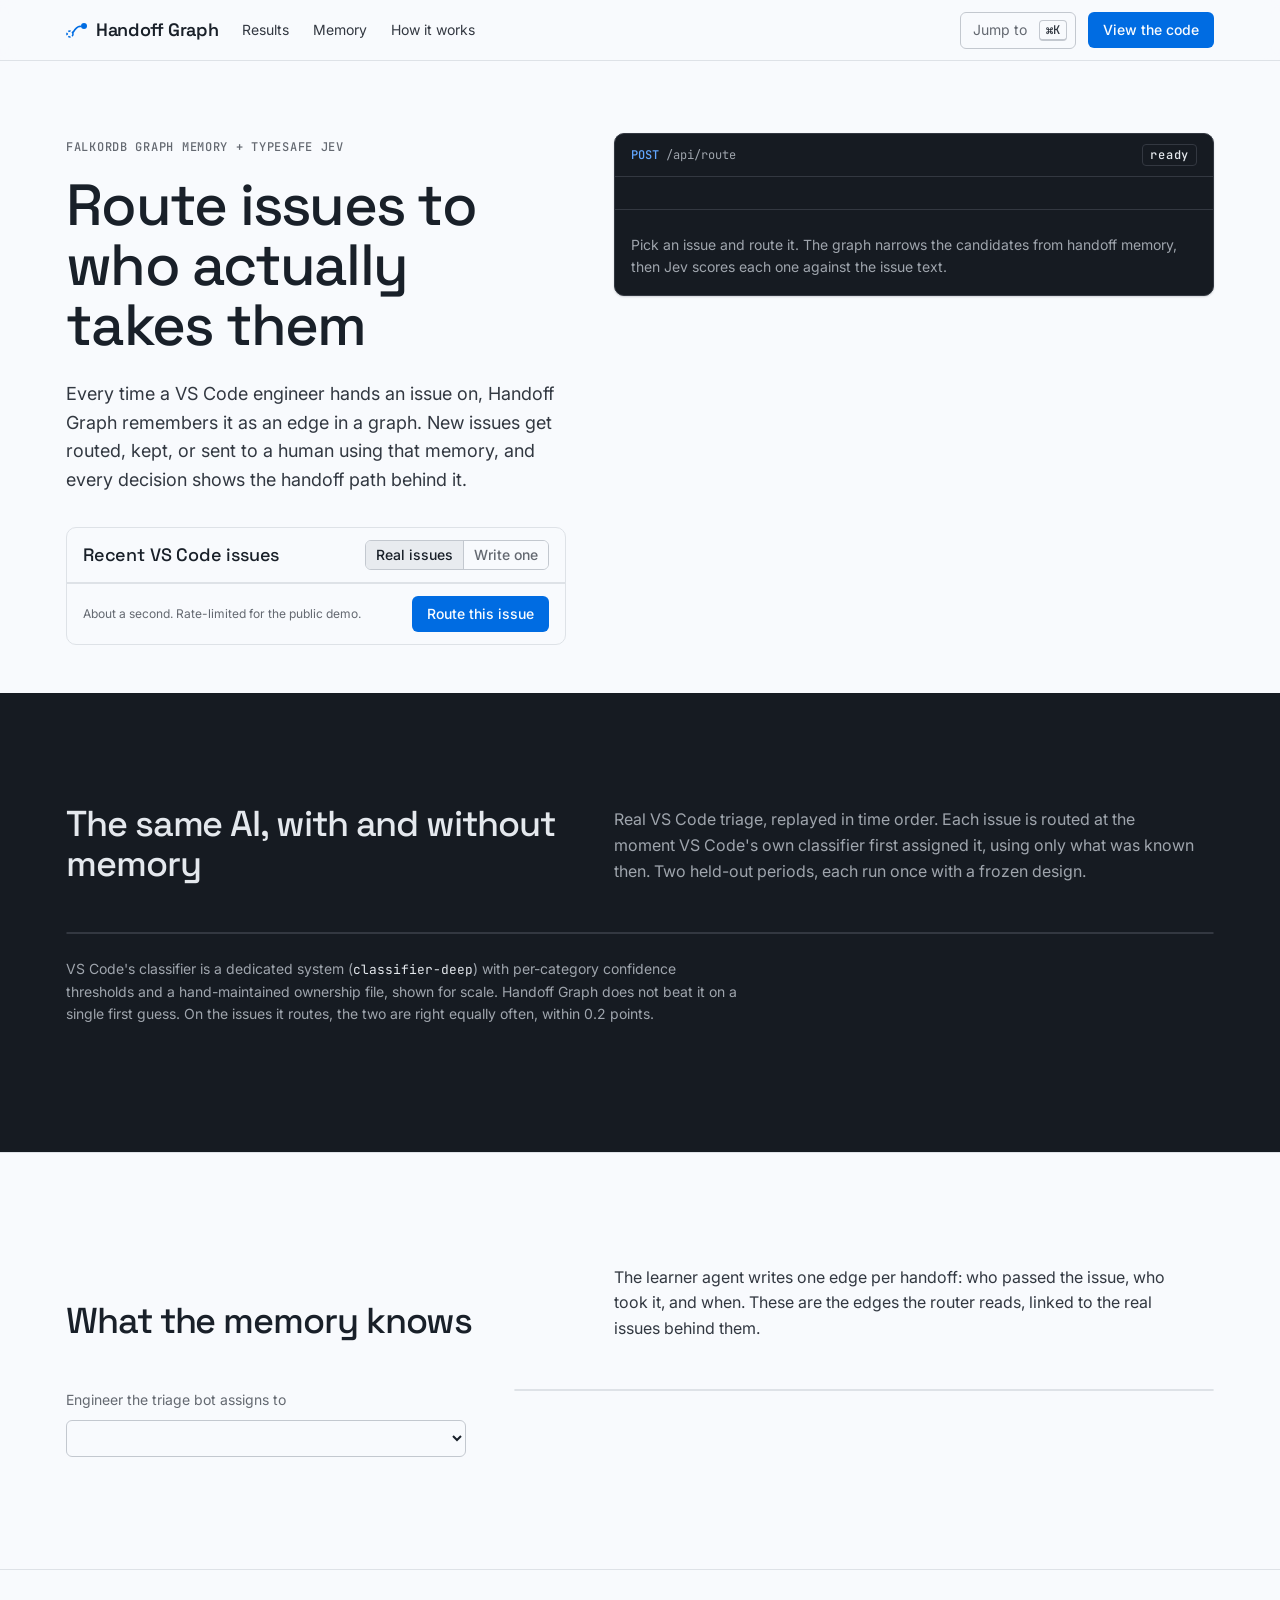
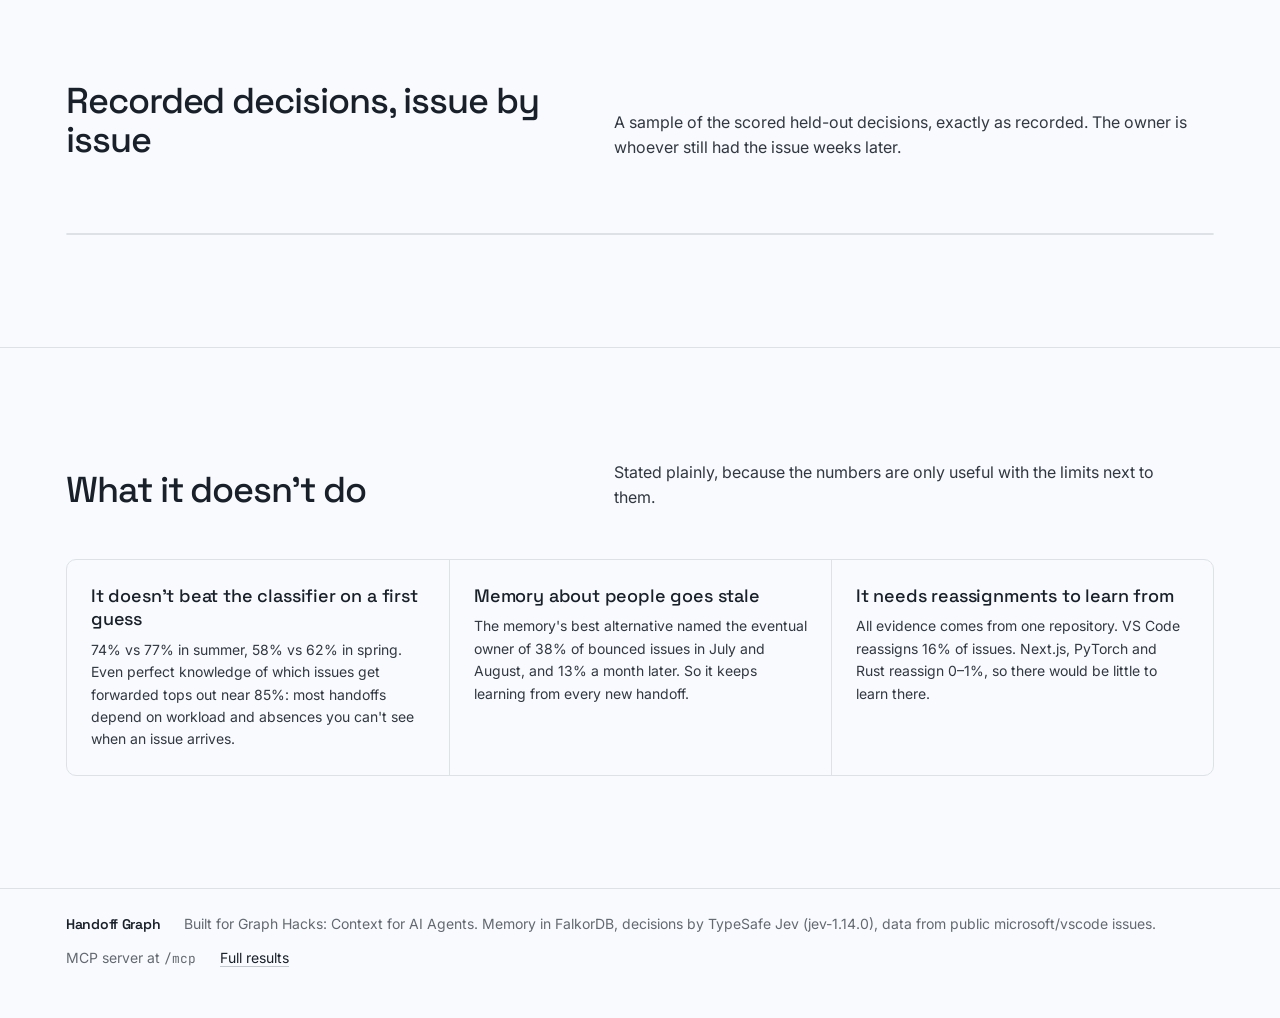
==== commit 32c8a70d: "Page: recorded answers for every example, sticky console, labelled result figures; fix double-rounde" ====
--- a/src/handoff_graph/web/index.html
+++ b/src/handoff_graph/web/index.html
@@ -120,7 +120,7 @@
 .picker-foot { padding: var(--space-xs) var(--space-sm); border-top: 1px solid var(--color-rule); display: flex; justify-content: space-between; align-items: center; gap: var(--space-xs); }
 .picker-foot .hint { font-size: var(--text-xs); color: var(--color-muted); }
 
-.console { background: var(--color-graphite); color: var(--color-on-graphite); border: 1px solid var(--color-graphite-rule); border-radius: var(--radius-card); box-shadow: 0 1px 2px var(--color-shadow); overflow: hidden; min-width: 0; }
+.console { position: sticky; top: 84px; background: var(--color-graphite); color: var(--color-on-graphite); border: 1px solid var(--color-graphite-rule); border-radius: var(--radius-card); box-shadow: 0 1px 2px var(--color-shadow); overflow: hidden; min-width: 0; }
 .console-head { display: flex; justify-content: space-between; align-items: center; padding: 10px var(--space-sm); border-bottom: 1px solid var(--color-graphite-rule); font: 400 var(--text-xs)/1 var(--font-mono); color: var(--color-on-graphite-2); gap: var(--space-xs); }
 .console-head .method { color: var(--color-signal-on-dark); font-weight: 500; }
 .status { font: 500 var(--text-xs)/1 var(--font-mono); letter-spacing: var(--tracking-label); padding: 4px 7px; border-radius: 4px; border: 1px solid var(--color-graphite-rule); white-space: nowrap; color: var(--color-on-graphite); }
@@ -152,6 +152,7 @@
 .meter { height: 6px; border-radius: 3px; background: var(--color-graphite-2); overflow: hidden; }
 .meter i { display: block; height: 100%; background: var(--color-signal-on-dark); }
 .res .foot { font: 400 var(--text-xs)/1.5 var(--font-mono); color: var(--color-on-graphite-2); border-top: 1px solid var(--color-graphite-rule); padding-top: var(--space-xs); }
+.recorded { font: 400 var(--text-xs)/1.5 var(--font-mono); color: var(--color-on-graphite-2); margin: 0; }
 .err { color: var(--color-wrong-dark); font-size: var(--text-sm); margin: 0; }
 
 /* Sections */
@@ -166,10 +167,15 @@
 .fig { padding: var(--space-lg); min-width: 0; }
 .fig + .fig { border-left: 1px solid var(--color-graphite-rule); }
 .fig .label { color: var(--color-on-graphite-2); }
-.fig-big { display: flex; align-items: baseline; gap: var(--space-xs) var(--space-sm); margin: var(--space-sm) 0 var(--space-lg); flex-wrap: wrap; }
-.fig-big b { font: 500 var(--text-figure)/1 var(--font-display); letter-spacing: var(--tracking-display); color: var(--color-on-graphite); }
-.fig-big .arrow { color: var(--color-signal-on-dark); font: 500 var(--text-lg)/1 var(--font-mono); }
-.fig-big span.cap { flex-basis: 100%; font-size: var(--text-sm); color: var(--color-on-graphite-2); }
+.fig-q { font: 500 var(--text-md)/1.35 var(--font-display); color: var(--color-on-graphite); margin: var(--space-sm) 0 var(--space-md); letter-spacing: -0.01em; }
+.pair { display: grid; grid-template-columns: minmax(0, 1fr) auto minmax(0, 1fr); gap: var(--space-sm); align-items: end; margin-bottom: var(--space-lg); }
+.pair .side { display: grid; gap: var(--space-2xs); min-width: 0; }
+.pair .tag { font: 500 var(--text-xs)/1.3 var(--font-mono); letter-spacing: var(--tracking-label); text-transform: uppercase; color: var(--color-on-graphite-2); }
+.pair .side--with .tag { color: var(--color-signal-on-dark); }
+.pair b { font: 500 var(--text-figure)/1 var(--font-display); letter-spacing: var(--tracking-display); color: var(--color-on-graphite); }
+.pair .side--without b { color: var(--color-on-graphite-2); }
+.pair .sub { font-size: var(--text-xs); color: var(--color-on-graphite-2); }
+.pair .arrow { color: var(--color-signal-on-dark); font: 500 var(--text-xl)/1 var(--font-mono); padding-bottom: 1.6rem; }
 .rows { display: grid; gap: var(--space-xs); }
 .row { display: grid; grid-template-columns: 10rem minmax(0, 1fr) 3.4rem; gap: var(--space-xs); align-items: center; font-size: var(--text-sm); }
 .row .v { text-align: right; font: 500 var(--text-sm)/1 var(--font-mono); color: var(--color-on-graphite); font-variant-numeric: tabular-nums; }
@@ -231,6 +237,7 @@
 
 @media (max-width: 900px) {
   .hero-grid, .sec-head, .explore { grid-template-columns: minmax(0, 1fr); gap: var(--space-lg); }
+  .console { position: static; }
   .figures, .limits { grid-template-columns: minmax(0, 1fr); }
   .fig + .fig { border-left: 0; border-top: 1px solid var(--color-graphite-rule); }
   .limits div + div { border-left: 0; border-top: 1px solid var(--color-rule); }
@@ -243,6 +250,8 @@
   .row { grid-template-columns: 7rem minmax(0, 1fr) 3rem; }
   .cand { grid-template-columns: 6.5rem minmax(0, 1fr) 2.6rem; }
   .fig { padding: var(--space-md); }
+  .pair { grid-template-columns: minmax(0, 1fr) minmax(0, 1fr); }
+  .pair .arrow { display: none; }
   section.block, .band { padding: var(--space-2xl) 0; }
   .picker-foot { flex-wrap: wrap; }
 }
@@ -349,7 +358,7 @@
         <p>Stated plainly, because the numbers are only useful with the limits next to them.</p>
       </div>
       <div class="limits reveal">
-        <div><h3>It doesn't beat the classifier on a first guess</h3><p>74% vs 77% in summer, 59% vs 62% in spring. Even perfect knowledge of which issues get forwarded tops out near 85%: most handoffs depend on workload and absences you can't see when an issue arrives.</p></div>
+        <div><h3>It doesn't beat the classifier on a first guess</h3><p>74% vs 77% in summer, 58% vs 62% in spring. Even perfect knowledge of which issues get forwarded tops out near 85%: most handoffs depend on workload and absences you can't see when an issue arrives.</p></div>
         <div><h3>Memory about people goes stale</h3><p>The memory's best alternative named the eventual owner of 38% of bounced issues in July and August, and 13% a month later. So it keeps learning from every new handoff.</p></div>
         <div><h3>It needs reassignments to learn from</h3><p>All evidence comes from one repository. VS Code reassigns 16% of issues. Next.js, PyTorch and Rust reassign 0–1%, so there would be little to learn there.</p></div>
       </div>
@@ -387,7 +396,7 @@
       <span class="t">${esc(e.title)}</span>
       <span class="m">#${e.number}  bot → @${esc(e.proposed)}</span>
     </button></li>`).join("");
-  $("#issues").querySelectorAll("button").forEach((b) => b.onclick = () => { chosen = +b.dataset.i; renderIssues(); renderReq(); });
+  $("#issues").querySelectorAll("button").forEach((b) => b.onclick = () => { chosen = +b.dataset.i; renderIssues(); renderReq(); showSampleOrIdle(); });
 }
 function payload() {
   if (mode === "real") { const e = data.examples[chosen]; return e && { title: e.title, body: e.body, proposed_assignee: e.proposed }; }
@@ -396,8 +405,9 @@
 function renderReq() {
   const p = payload();
   if (!p) { $("#req").textContent = ""; return; }
-  const body = (p.body || "").replace(/\s+/g, " ").slice(0, 90);
-  $("#req").innerHTML = `{\n  <span class="k">"title"</span>: <span class="s">"${esc(p.title)}"</span>,\n  <span class="k">"body"</span>: <span class="s">"${esc(body)}${(p.body || "").length > 90 ? "…" : ""}"</span>,\n  <span class="k">"proposed_assignee"</span>: <span class="s">"${esc(p.proposed_assignee)}"</span>\n}`;
+  const clean = (p.body || "").replace(/<[^>]*>/g, " ").replace(/[#*`>_|-]{1,}/g, " ").replace(/\s+/g, " ").trim();
+  const body = clean.slice(0, 90);
+  $("#req").innerHTML = `{\n  <span class="k">"title"</span>: <span class="s">"${esc(p.title)}"</span>,\n  <span class="k">"body"</span>: <span class="s">"${esc(body)}${clean.length > 90 ? "…" : ""}"</span>,\n  <span class="k">"proposed_assignee"</span>: <span class="s">"${esc(p.proposed_assignee)}"</span>\n}`;
 }
 function setMode(m) {
   mode = m;
@@ -406,8 +416,8 @@
   $("#inbox-title").textContent = m === "real" ? "Recent VS Code issues" : "Your issue";
   renderReq();
 }
-$("#tab-real").onclick = () => setMode("real");
-$("#tab-own").onclick = () => setMode("own");
+$("#tab-real").onclick = () => { setMode("real"); showSampleOrIdle(); };
+$("#tab-own").onclick = () => { setMode("own"); showSampleOrIdle(); };
 ["#own-title", "#own-body", "#own-who"].forEach((s) => $(s).addEventListener("input", renderReq));
 
 function parsePath(path) {
@@ -417,9 +427,19 @@
   if (k) return { kind: "kept", from: k[1], times: +k[2], of: +k[3] };
   return null;
 }
+function showSampleOrIdle() {
+  const e = data.examples[chosen];
+  const rec = mode === "real" && e && data.samples?.[String(e.number)];
+  if (rec) {
+    renderVerdict(rec.response, e.proposed, `Recorded answer from ${rec.recorded_at}. Press Route this issue to run it live.`);
+  } else {
+    setStatus("ready", "");
+    $("#verdict").innerHTML = `<p class="idle">Press Route this issue. The graph narrows the candidates from handoff memory, then Jev scores each one against the issue text.</p>`;
+  }
+}
 function setStatus(text, cls) { const s = $("#status"); s.textContent = text; s.className = "status" + (cls ? " " + cls : ""); }
 
-function renderVerdict(res, proposed) {
+function renderVerdict(res, proposed, recorded) {
   if (res.error) { setStatus("error", "status--ask"); $("#verdict").innerHTML = `<p class="err">${esc(res.error)}</p>`; return; }
   const top = res.candidates?.[0];
   let call, cls, dest;
@@ -447,6 +467,7 @@
       <span class="ev">${desc}${links ? `, for example ${links}` : ""}</span></li>`;
   }).join("");
   $("#verdict").innerHTML = `
+    ${recorded ? `<p class="recorded">${recorded}</p>` : ""}
     <div class="call">${call}</div>
     <p class="why">${esc(res.reason)}${res.memory_trusted === false ? ". Too little handoff memory for this person, so the bot's pick stands." : ""}</p>
     ${chain}
@@ -470,9 +491,14 @@
 function renderCompare() {
   const fig = (name, v, when) => `
     <div class="fig">
-      <span class="label">${name}, ${v.n.toLocaleString()} held-out issues, ${when}</span>
-      <div class="fig-big"><b>${pct(v.no_memory.escalated)}</b><span class="arrow">→</span><b>${pct(v.memory.escalated)}</b><span class="cap">of issues handed to a human, without memory and then with it</span></div>
-      <div class="row-title">Right owner on the first try</div>
+      <span class="label">${name}: ${v.n.toLocaleString()} unseen real issues</span>
+      <p class="fig-q">How often the AI gives up and hands the issue to a human</p>
+      <div class="pair">
+        <div class="side side--without"><span class="tag">Without graph memory</span><b>${pct(v.no_memory.escalated)}</b><span class="sub">of issues</span></div>
+        <span class="arrow" aria-hidden="true">→</span>
+        <div class="side side--with"><span class="tag">With graph memory</span><b>${pct(v.memory.escalated)}</b><span class="sub">of issues</span></div>
+      </div>
+      <div class="row-title">How often it picks the right owner first time</div>
       <div class="rows">
         <div class="row row--nomem"><span>Without memory</span><span class="meter"><i style="width:${v.no_memory.top1_accuracy * 100}%"></i></span><span class="v">${pct(v.no_memory.top1_accuracy)}</span></div>
         <div class="row"><span>With memory</span><span class="meter"><i style="width:${v.memory.top1_accuracy * 100}%"></i></span><span class="v">${pct(v.memory.top1_accuracy)}</span></div>
@@ -550,7 +576,7 @@
 
 (async () => {
   data = await (await fetch("/api/data")).json();
-  chosen = 0; renderIssues(); renderReq(); renderCompare(); renderReplay(); loadPeople();
+  chosen = 0; renderIssues(); renderReq(); showSampleOrIdle(); renderCompare(); renderReplay(); loadPeople();
 })();
 </script>
 </body>
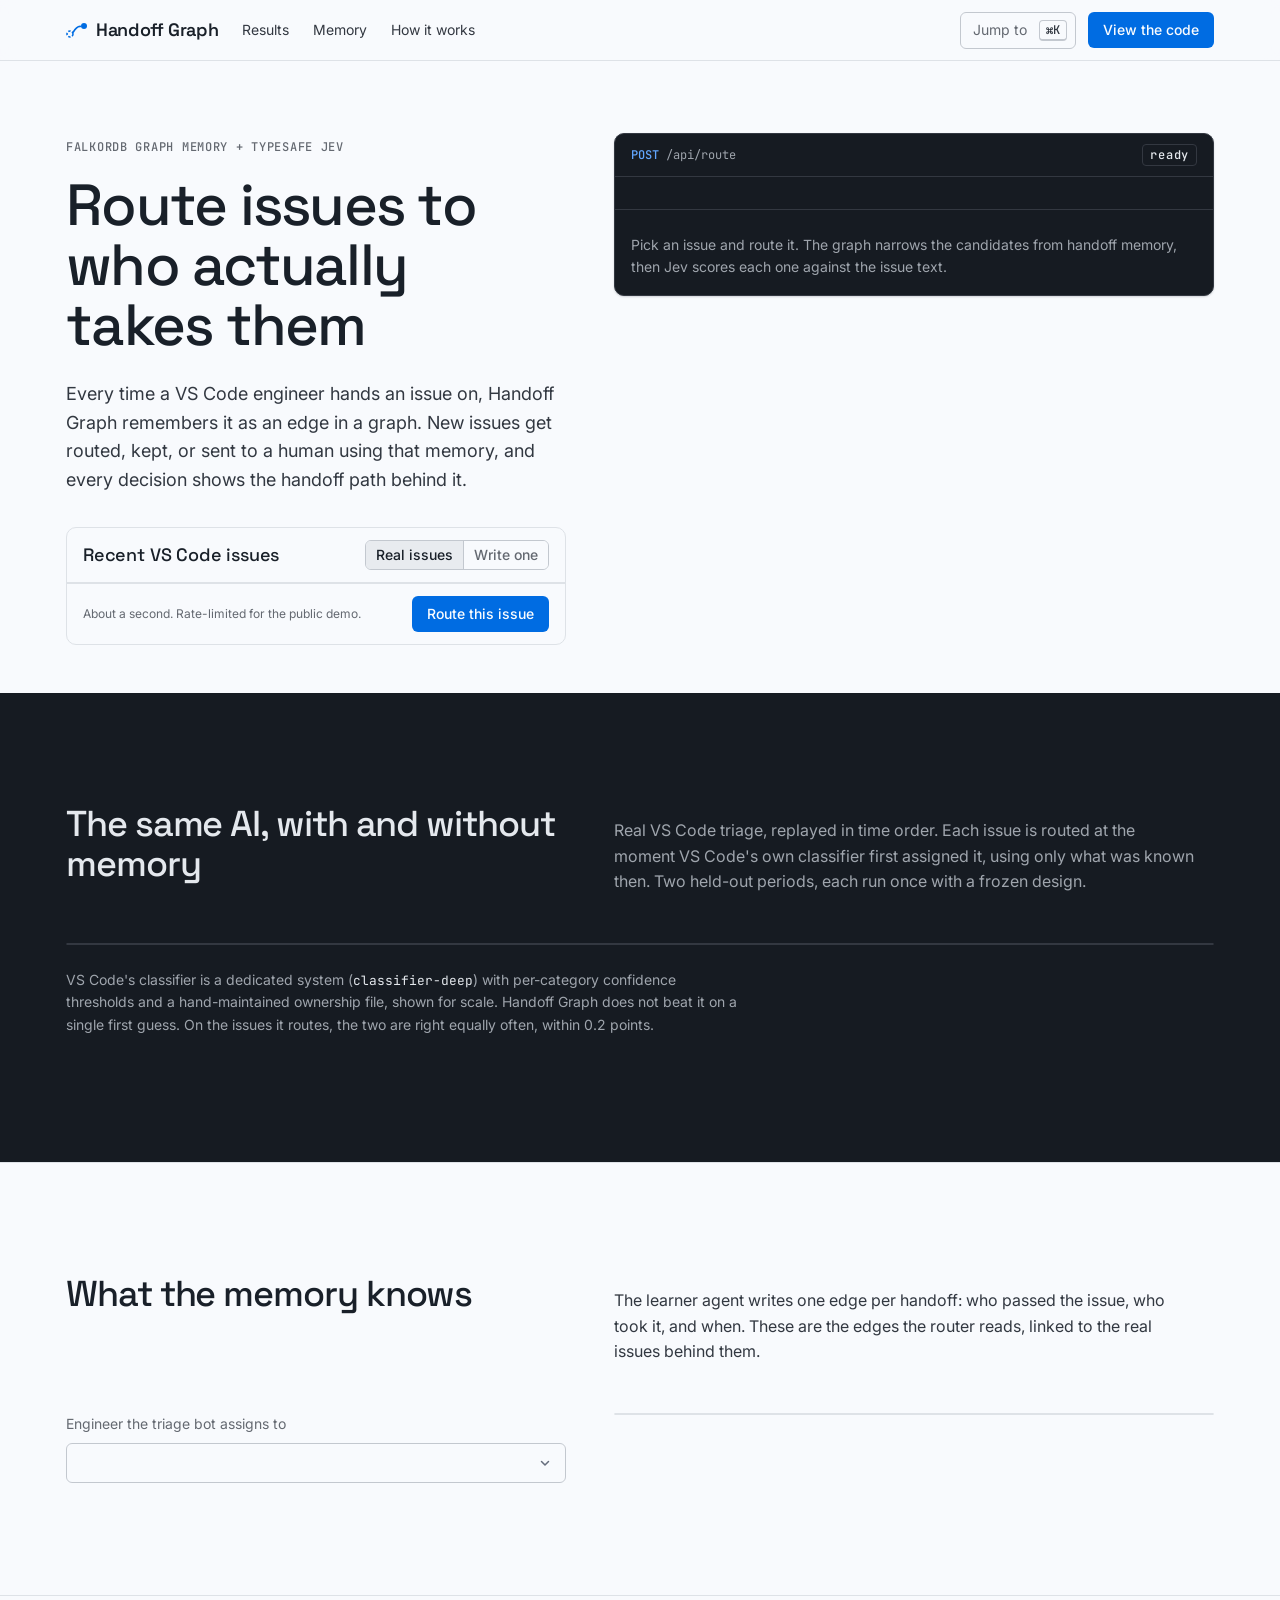
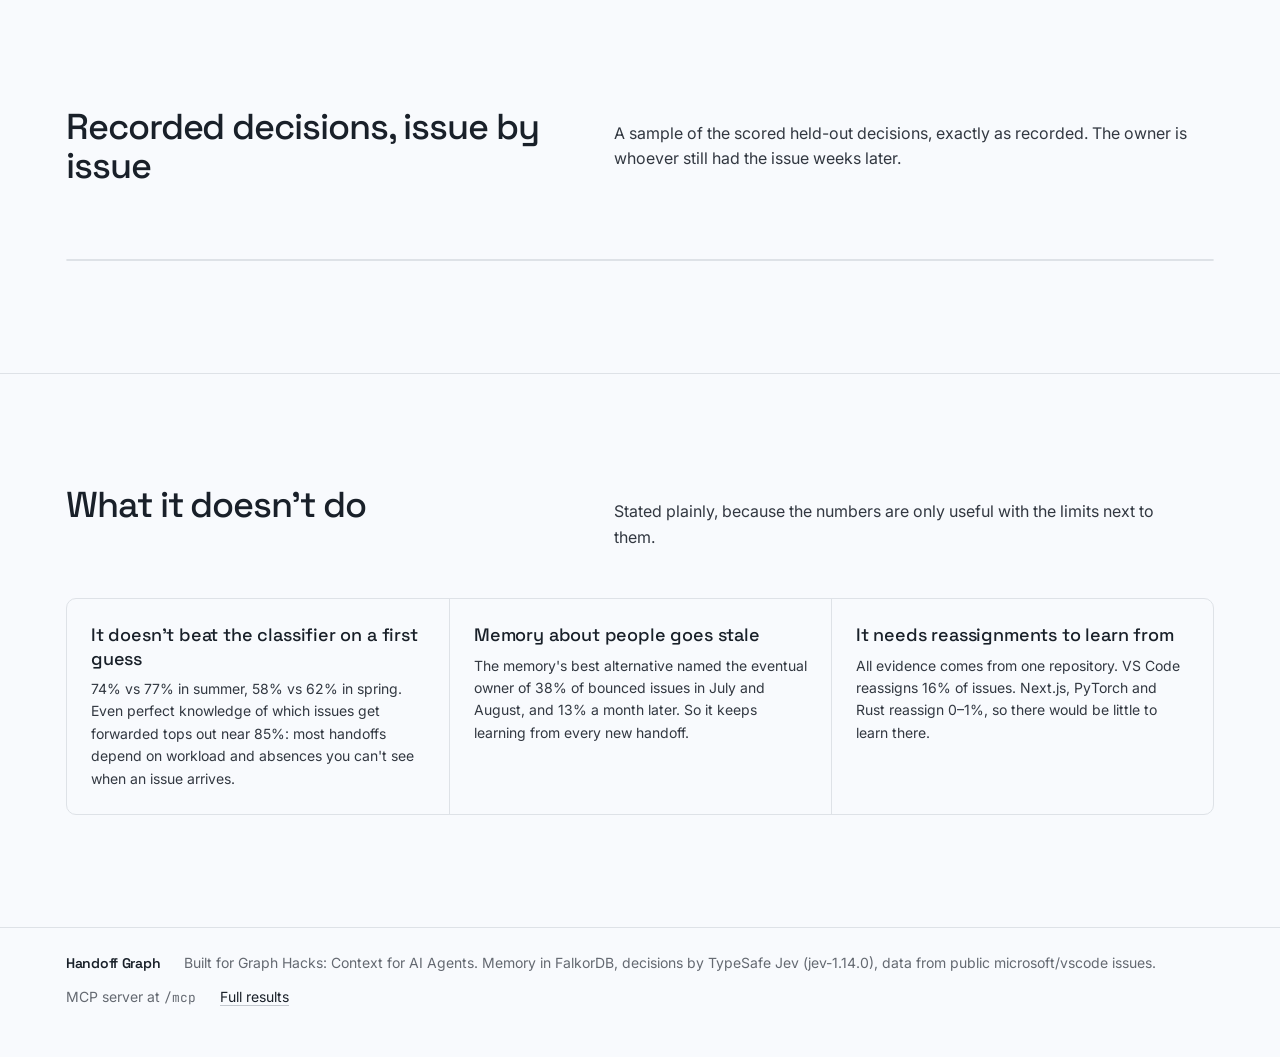
==== commit 652e3684: "Page: baseline-aligned section headers, shared column grid, custom select chevron" ====
--- a/src/handoff_graph/web/index.html
+++ b/src/handoff_graph/web/index.html
@@ -115,8 +115,12 @@
 .issues .m { display: block; font: 400 var(--text-xs)/1.4 var(--font-mono); color: var(--color-muted); margin-top: 3px; }
 .own { padding: var(--space-sm); display: grid; gap: var(--space-xs); }
 .own label { font-size: var(--text-sm); color: var(--color-muted); display: grid; gap: 4px; }
-.own input, .own textarea, .own select, select.pick { font: 400 var(--text-sm)/1.4 var(--font-body); color: var(--color-ink); background: var(--color-paper); border: 1px solid var(--color-rule-2); border-radius: var(--radius-ctl); padding: 8px 10px; width: 100%; }
+.own input, .own textarea, .own select, select.pick { font: 400 var(--text-sm)/1.4 var(--font-body); color: var(--color-ink); background-color: var(--color-paper); border: 1px solid var(--color-rule-2); border-radius: var(--radius-ctl); padding: 9px 12px; width: 100%; }
 .own textarea { min-height: 96px; resize: vertical; }
+.own select, select.pick { appearance: none; -webkit-appearance: none; padding-right: 2.5rem; cursor: pointer;
+  background-image: url("data:image/svg+xml,%3Csvg xmlns='http://www.w3.org/2000/svg' width='12' height='12' viewBox='0 0 12 12'%3E%3Cpath d='M2.5 4.5 6 8l3.5-3.5' fill='none' stroke='%23656d7c' stroke-width='1.5' stroke-linecap='round' stroke-linejoin='round'/%3E%3C/svg%3E");
+  background-repeat: no-repeat; background-position: right 0.875rem center; background-size: 12px; }
+.own select:hover, select.pick:hover { border-color: var(--color-accent); }
 .picker-foot { padding: var(--space-xs) var(--space-sm); border-top: 1px solid var(--color-rule); display: flex; justify-content: space-between; align-items: center; gap: var(--space-xs); }
 .picker-foot .hint { font-size: var(--text-xs); color: var(--color-muted); }
 
@@ -157,7 +161,7 @@
 
 /* Sections */
 section.block { padding: var(--space-3xl) 0; border-top: 1px solid var(--color-rule); }
-.sec-head { display: grid; grid-template-columns: minmax(0, 5fr) minmax(0, 6fr); gap: var(--space-xl); align-items: end; margin-bottom: var(--space-xl); }
+.sec-head { display: grid; grid-template-columns: minmax(0, 5fr) minmax(0, 6fr); gap: var(--space-xl); align-items: baseline; margin-bottom: var(--space-xl); }
 .sec-head p { margin: 0; max-width: 58ch; }
 
 /* The one dark band: the result */
@@ -168,14 +172,18 @@
 .fig + .fig { border-left: 1px solid var(--color-graphite-rule); }
 .fig .label { color: var(--color-on-graphite-2); }
 .fig-q { font: 500 var(--text-md)/1.35 var(--font-display); color: var(--color-on-graphite); margin: var(--space-sm) 0 var(--space-md); letter-spacing: -0.01em; }
-.pair { display: grid; grid-template-columns: minmax(0, 1fr) auto minmax(0, 1fr); gap: var(--space-sm); align-items: end; margin-bottom: var(--space-lg); }
+.pair { display: grid; grid-template-columns: repeat(2, minmax(0, 1fr)); align-items: start; margin-bottom: var(--space-lg); }
+.pair .side + .side { border-left: 1px solid var(--color-graphite-rule); padding-left: var(--space-md); }
 .pair .side { display: grid; gap: var(--space-2xs); min-width: 0; }
 .pair .tag { font: 500 var(--text-xs)/1.3 var(--font-mono); letter-spacing: var(--tracking-label); text-transform: uppercase; color: var(--color-on-graphite-2); }
 .pair .side--with .tag { color: var(--color-signal-on-dark); }
 .pair b { font: 500 var(--text-figure)/1 var(--font-display); letter-spacing: var(--tracking-display); color: var(--color-on-graphite); }
 .pair .side--without b { color: var(--color-on-graphite-2); }
 .pair .sub { font-size: var(--text-xs); color: var(--color-on-graphite-2); }
-.pair .arrow { color: var(--color-signal-on-dark); font: 500 var(--text-xl)/1 var(--font-mono); padding-bottom: 1.6rem; }
+.pair--3 { grid-template-columns: repeat(3, minmax(0, 1fr)); margin-bottom: 0; }
+.pair .side--scale b { color: var(--color-on-graphite-2); }
+.pair .side--scale .tag { color: var(--color-on-graphite-2); }
+.pair .side--scale b { text-decoration: underline dashed var(--color-graphite-rule); text-underline-offset: 8px; text-decoration-thickness: 1px; }
 .rows { display: grid; gap: var(--space-xs); }
 .row { display: grid; grid-template-columns: 10rem minmax(0, 1fr) 3.4rem; gap: var(--space-xs); align-items: center; font-size: var(--text-sm); }
 .row .v { text-align: right; font: 500 var(--text-sm)/1 var(--font-mono); color: var(--color-on-graphite); font-variant-numeric: tabular-nums; }
@@ -187,7 +195,7 @@
 .band code { color: var(--color-on-graphite); }
 
 /* Memory explorer */
-.explore { display: grid; grid-template-columns: minmax(0, 4fr) minmax(0, 7fr); gap: var(--space-xl); align-items: start; }
+.explore { display: grid; grid-template-columns: minmax(0, 5fr) minmax(0, 6fr); gap: var(--space-xl); align-items: start; }
 .explore .ctl { display: grid; gap: var(--space-2xs); font-size: var(--text-sm); color: var(--color-muted); position: sticky; top: 84px; }
 .handoffs { list-style: none; margin: 0; padding: 0; border: 1px solid var(--color-rule); border-radius: var(--radius-card); }
 .handoffs li { padding: var(--space-sm); display: grid; grid-template-columns: minmax(0, 1fr) auto; gap: 6px var(--space-sm); align-items: baseline; }
@@ -250,8 +258,10 @@
   .row { grid-template-columns: 7rem minmax(0, 1fr) 3rem; }
   .cand { grid-template-columns: 6.5rem minmax(0, 1fr) 2.6rem; }
   .fig { padding: var(--space-md); }
-  .pair { grid-template-columns: minmax(0, 1fr) minmax(0, 1fr); }
-  .pair .arrow { display: none; }
+  .pair .side + .side { padding-left: var(--space-sm); }
+  .pair--3 b { font-size: var(--text-2xl); }
+  .pair--3 .side + .side { padding-left: var(--space-xs); }
+  .pair--3 .tag, .pair--3 .sub { font-size: 0.6875rem; }
   section.block, .band { padding: var(--space-2xl) 0; }
   .picker-foot { flex-wrap: wrap; }
 }
@@ -495,14 +505,13 @@
       <p class="fig-q">How often the AI gives up and hands the issue to a human</p>
       <div class="pair">
         <div class="side side--without"><span class="tag">Without graph memory</span><b>${pct(v.no_memory.escalated)}</b><span class="sub">of issues</span></div>
-        <span class="arrow" aria-hidden="true">→</span>
         <div class="side side--with"><span class="tag">With graph memory</span><b>${pct(v.memory.escalated)}</b><span class="sub">of issues</span></div>
       </div>
-      <div class="row-title">How often it picks the right owner first time</div>
-      <div class="rows">
-        <div class="row row--nomem"><span>Without memory</span><span class="meter"><i style="width:${v.no_memory.top1_accuracy * 100}%"></i></span><span class="v">${pct(v.no_memory.top1_accuracy)}</span></div>
-        <div class="row"><span>With memory</span><span class="meter"><i style="width:${v.memory.top1_accuracy * 100}%"></i></span><span class="v">${pct(v.memory.top1_accuracy)}</span></div>
-        <div class="row row--cls"><span>VS Code classifier</span><span class="meter"><i style="width:${v.bot.top1_accuracy * 100}%"></i></span><span class="v">${pct(v.bot.top1_accuracy)}</span></div>
+      <p class="fig-q">How often it picks the right owner on the first try</p>
+      <div class="pair pair--3">
+        <div class="side side--without"><span class="tag">Without graph memory</span><b>${pct(v.no_memory.top1_accuracy)}</b><span class="sub">right first time</span></div>
+        <div class="side side--with"><span class="tag">With graph memory</span><b>${pct(v.memory.top1_accuracy)}</b><span class="sub">right first time</span></div>
+        <div class="side side--scale"><span class="tag">VS Code classifier</span><b>${pct(v.bot.top1_accuracy)}</b><span class="sub">for scale; purpose-built</span></div>
       </div>
     </div>`;
   $("#compare").innerHTML = fig("Summer 2026", data.result.summer, "Aug 25 to Sep 15") + fig("Spring 2026", data.result.spring, "Apr 1 to May 15");
